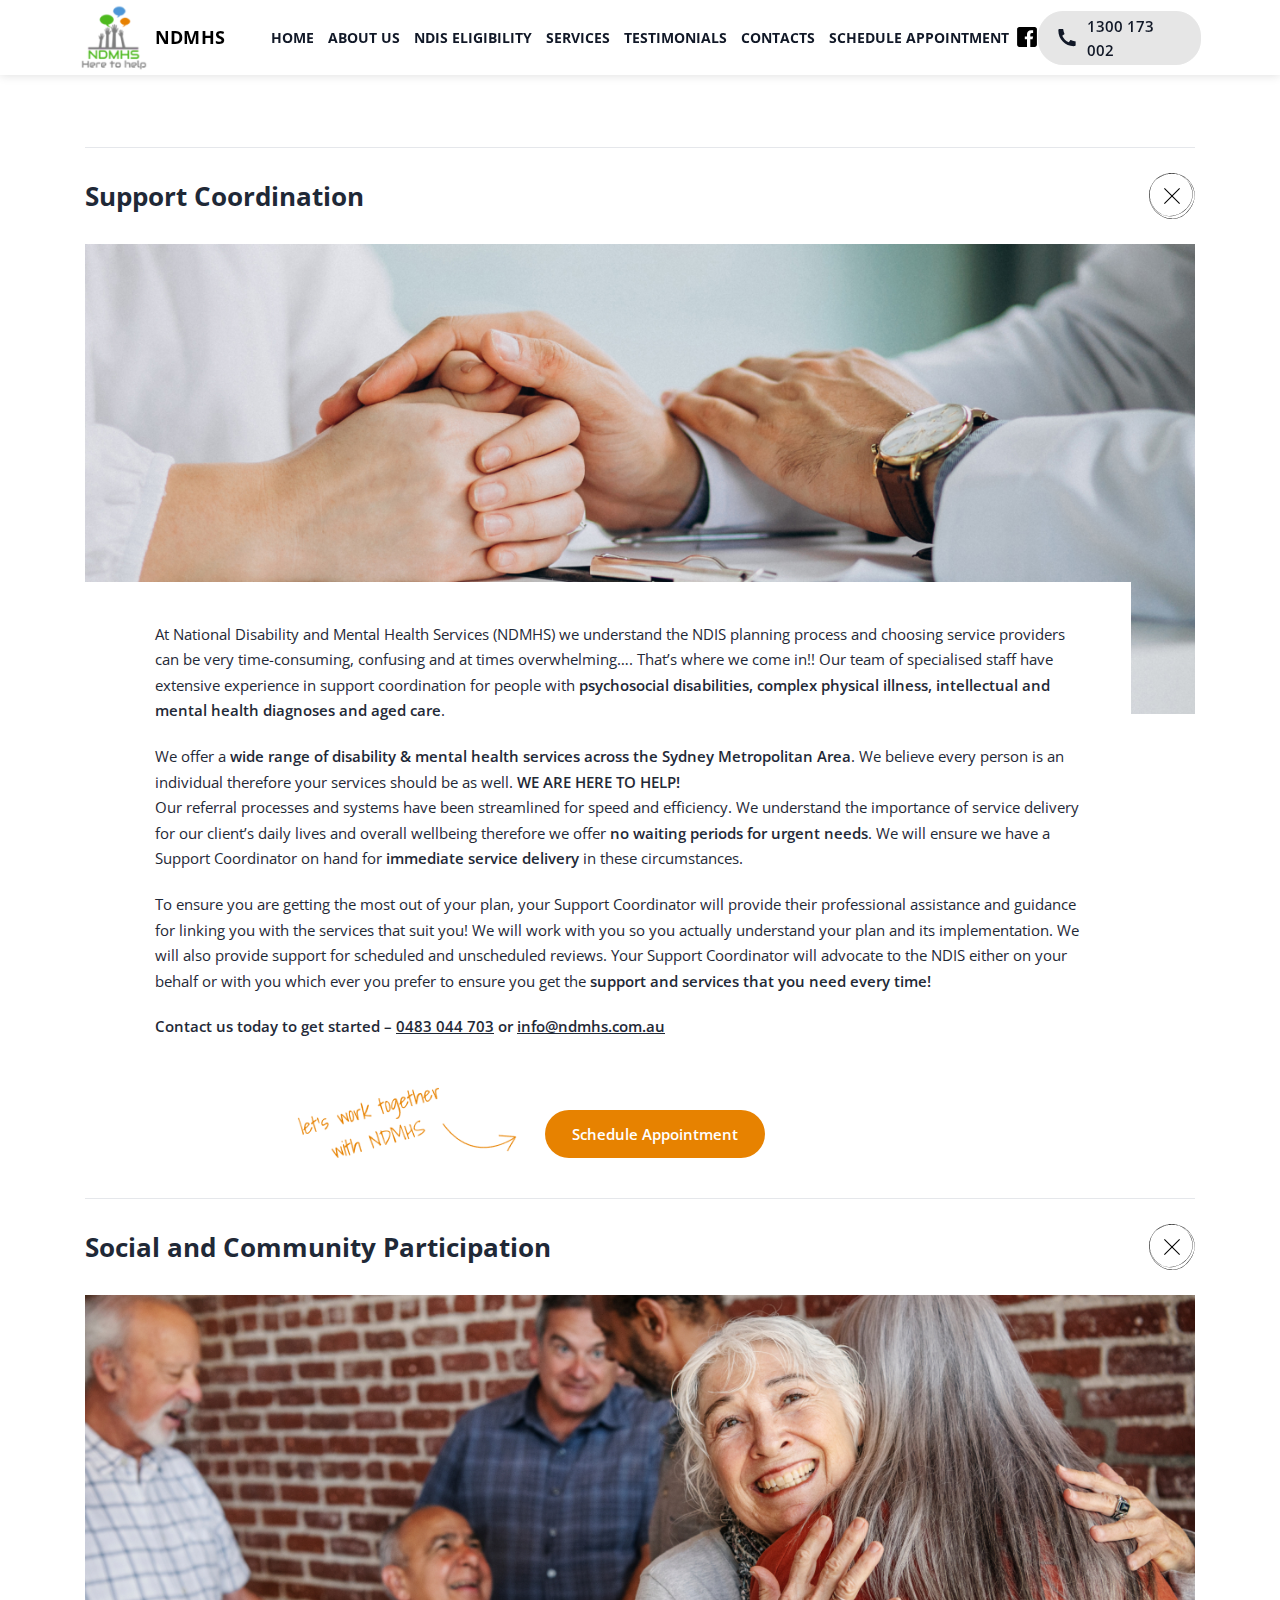
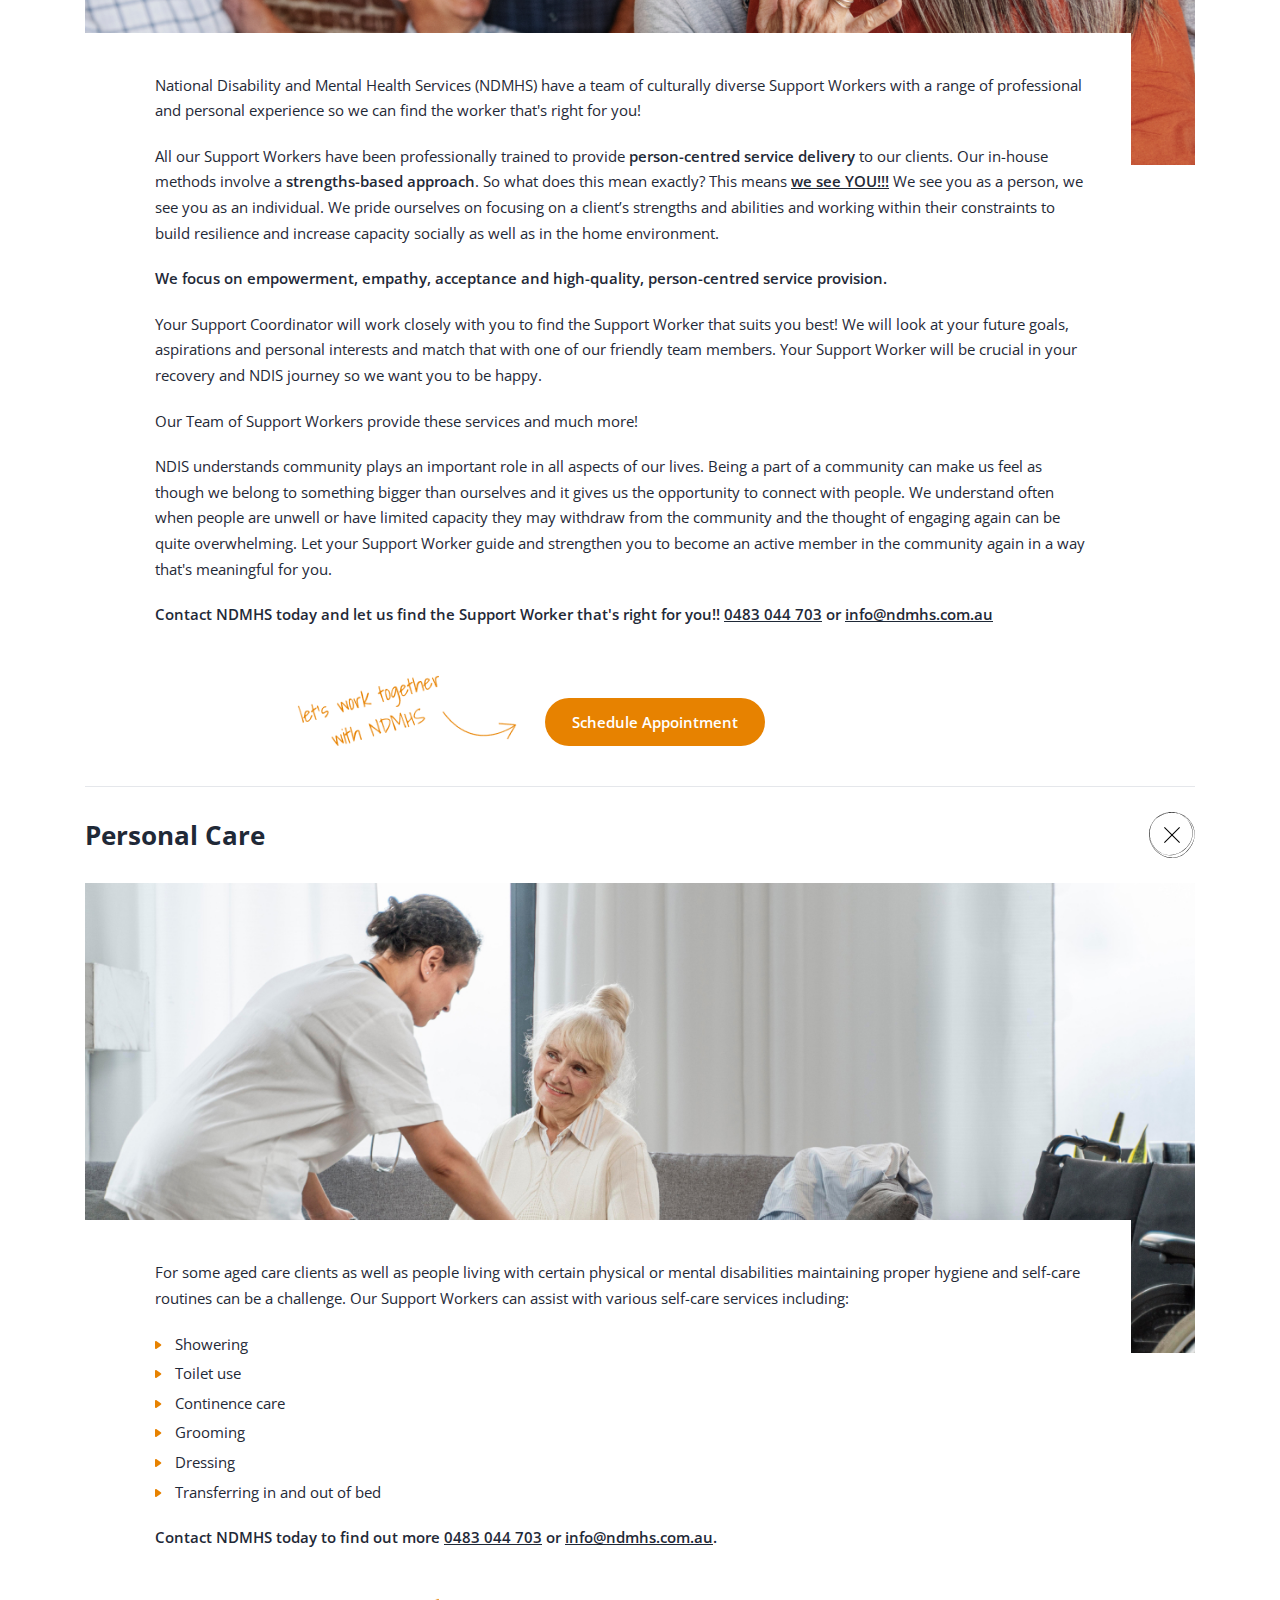
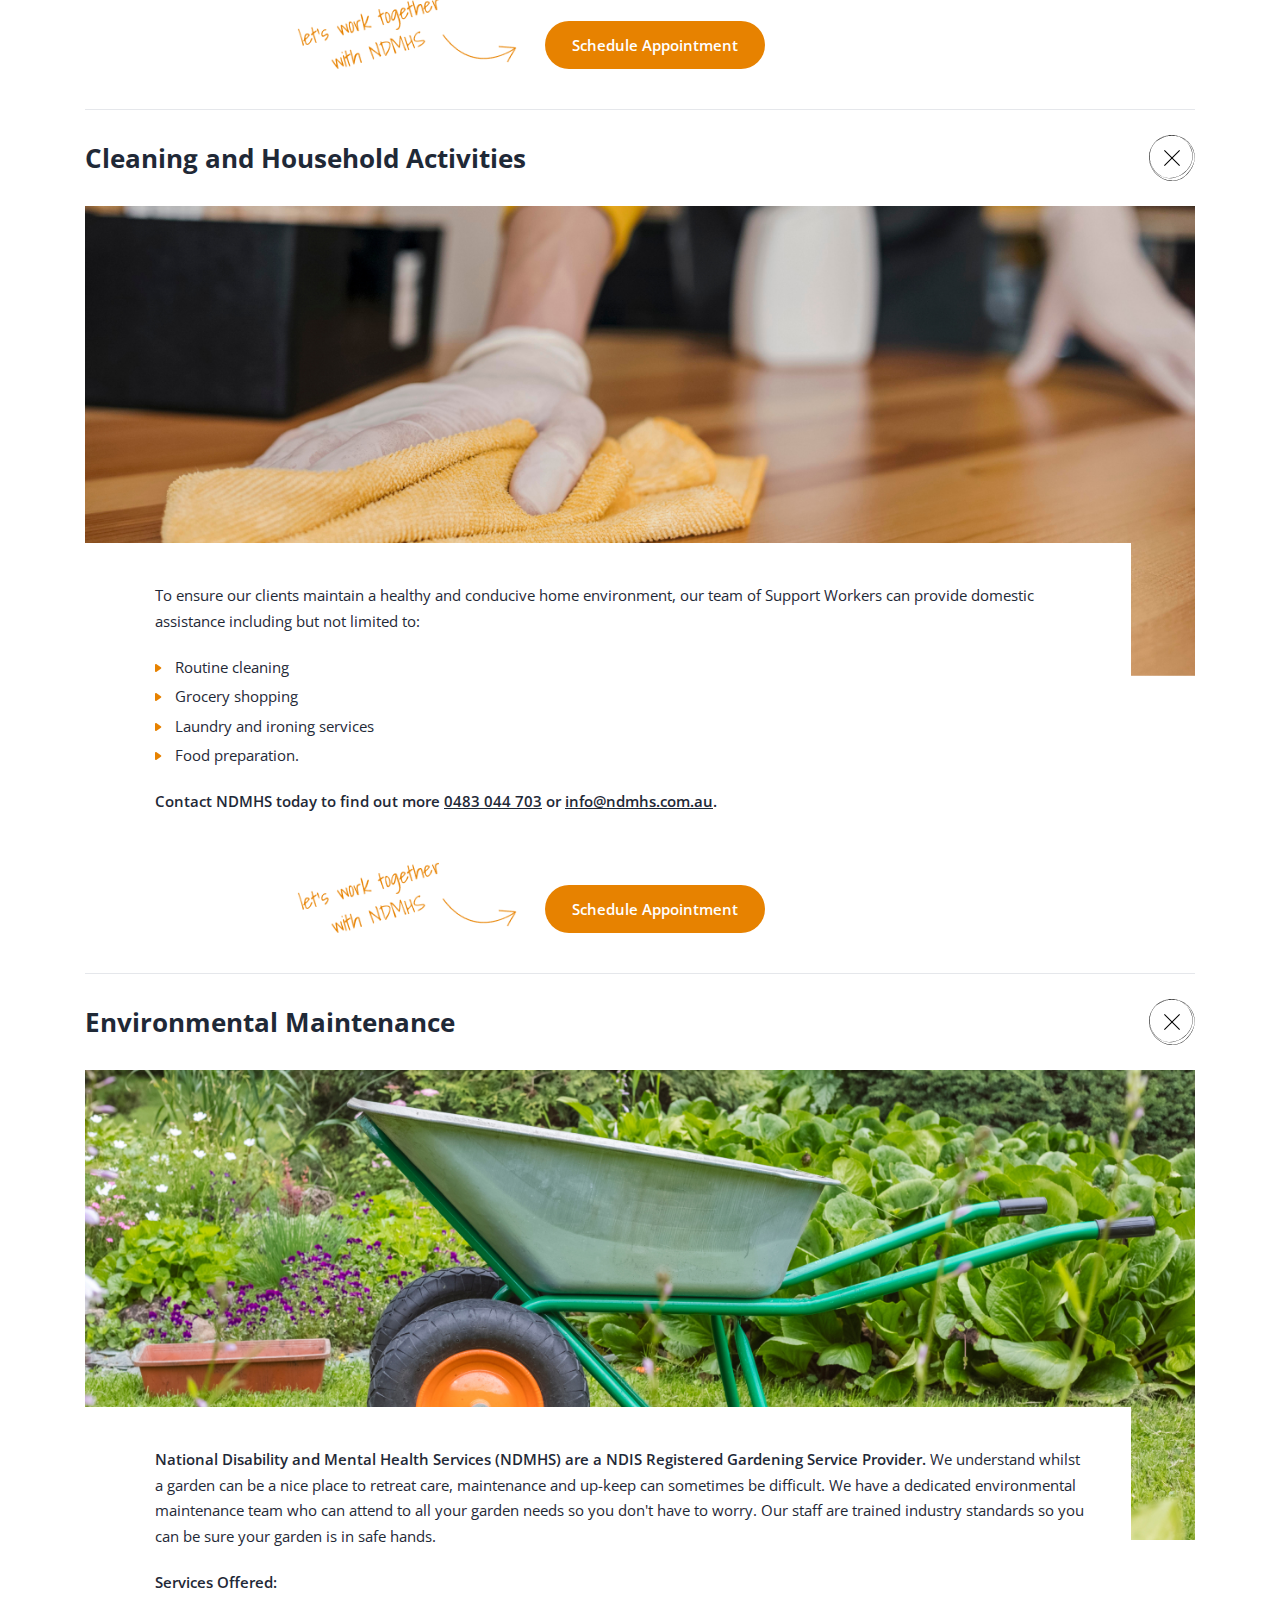
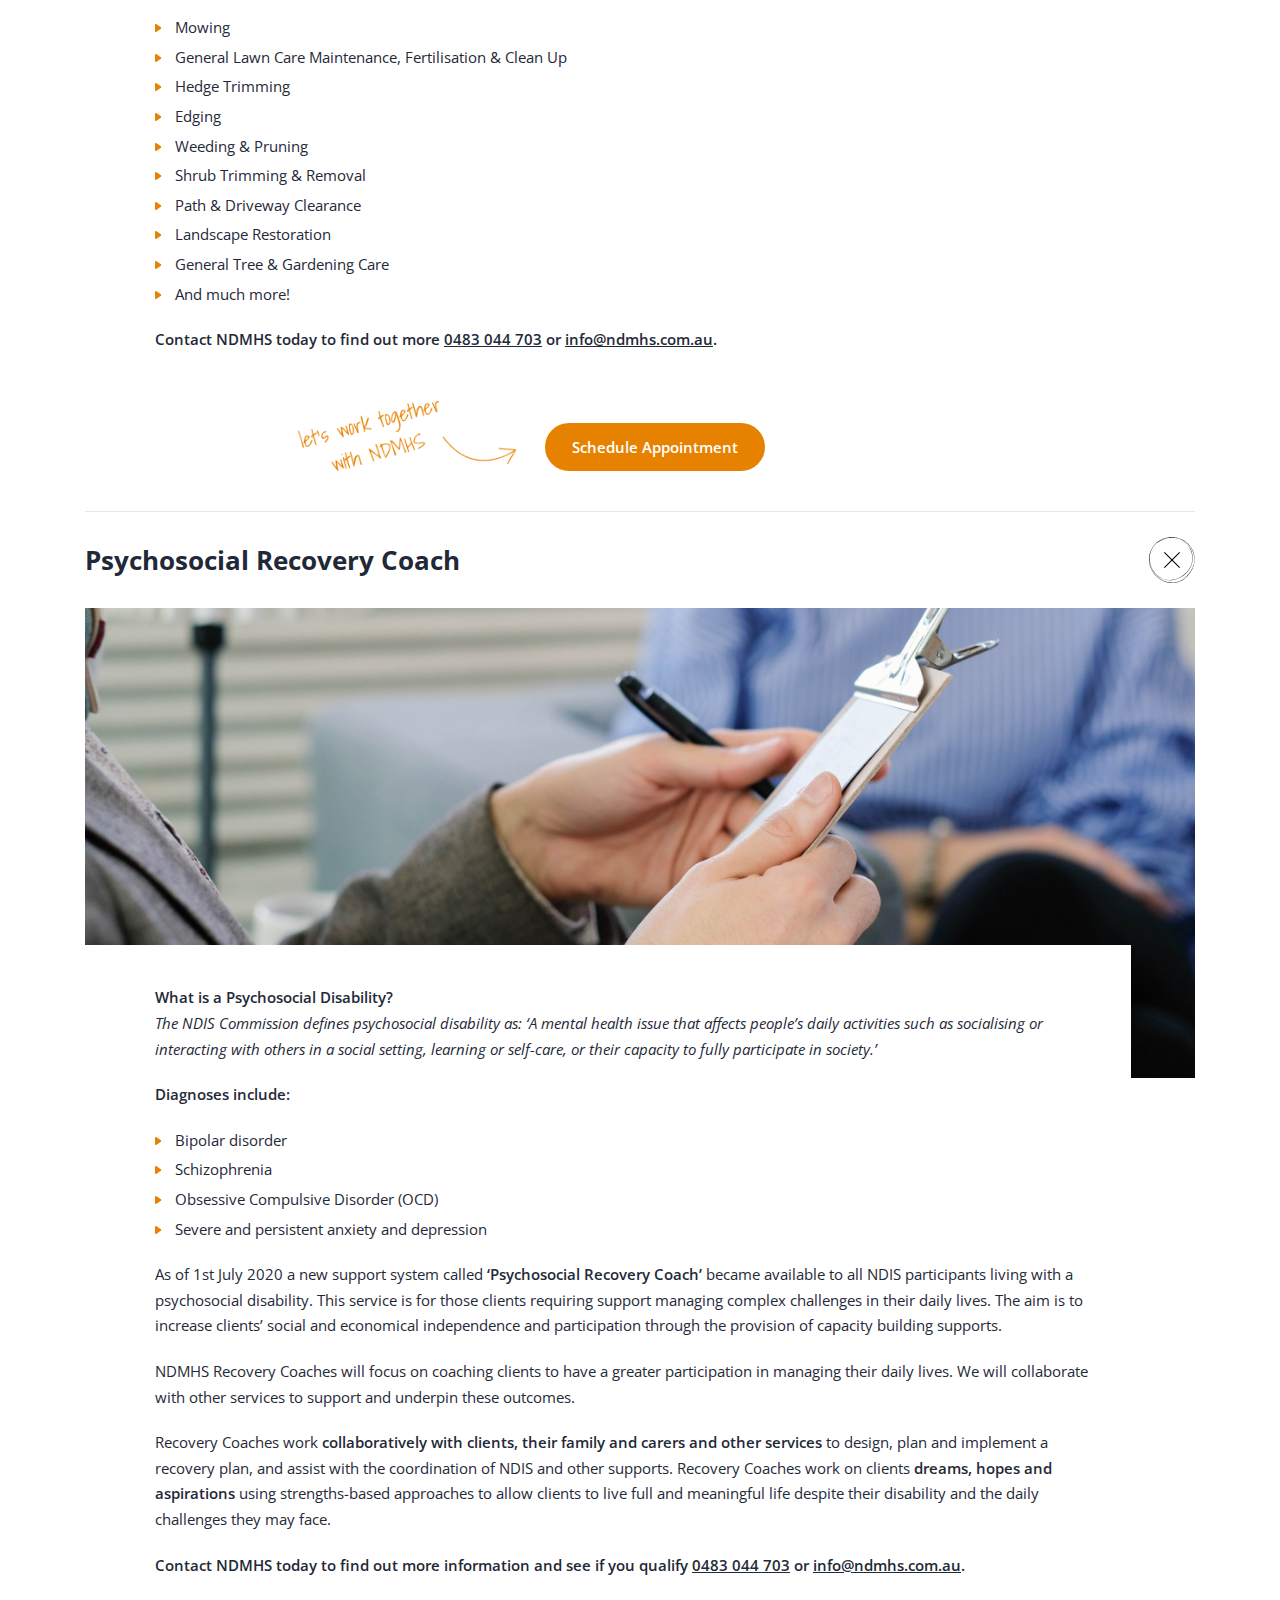
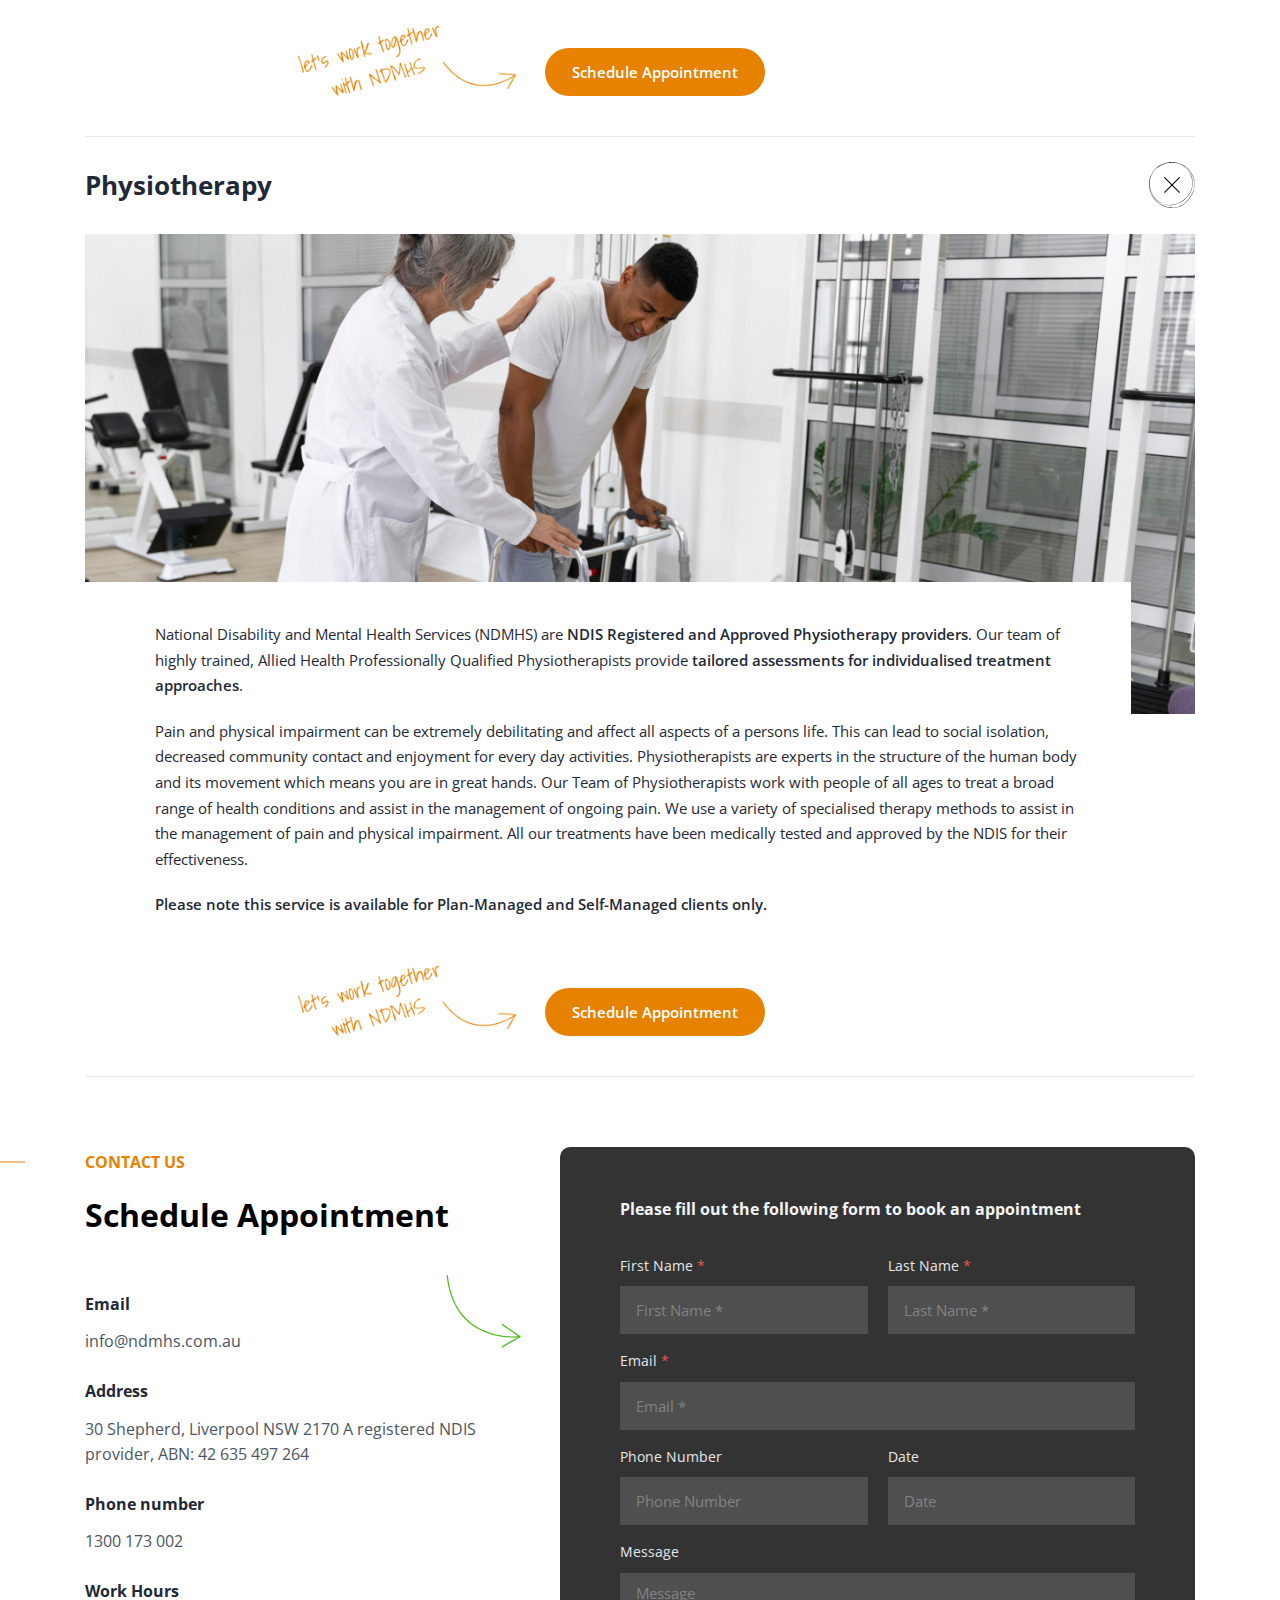
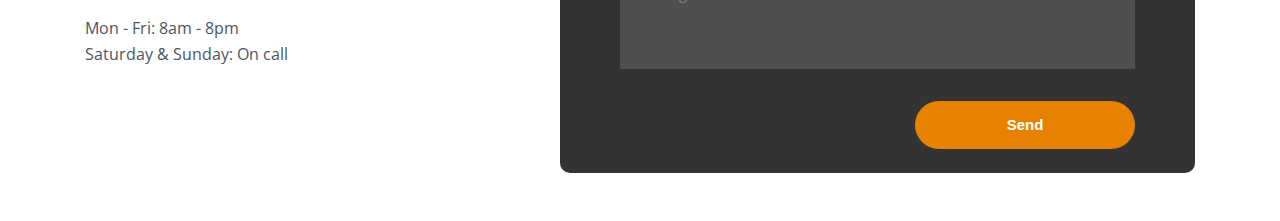
==== services.html @ a3447bc4 "add layout" ====
<!DOCTYPE html>
<html lang="en">

<head>
    <meta charset="UTF-8">
    <meta http-equiv="X-UA-Compatible" content="IE=edge">
    <meta name="viewport" content="width=device-width, initial-scale=1.0">
    <title>Services</title>

    <link rel="stylesheet" href="css/lib/bootstrap-grid.min.css">
    <link rel="stylesheet" href="css/lib/slick.css">
    <link rel="stylesheet" href="css/bundle.css">
</head>

<body>
    <div class="pagewrapper">
        <header class="header" id="header">
            <div class="header__content">
                <div class="header__logo">
                    <a href="index.html"><img src="img/logo.png" alt="logo">NDMHS</a>
                </div>
                <div class="header__nav">
                    <div class="header__nav-wrapcont">
                        <ul>
                            <li><a href="index.html#home">Home</a></li>
                            <li><a href="index.html#aboutus">About us</a></li>
                            <li class="pagelink"><a href="eligibility.html">NDIS Eligibility</a></li>
                            <li><a href="index.html#services">Services</a></li>
                            <li><a href="index.html#testimonials">Testimonials</a></li>
                            <li><a href="index.html#contacts">Contacts</a></li>
                            <li><a href="index.html#contactform">Schedule Appointment</a></li>
                        </ul>
                        <div class="header__contacts">
                            <a class="header__contacts-fb" href="#" target="_blank"><img src="img/svg/facebook.svg"
                                    alt="facebook"></a>
                            <a class="header__contacts-tel" href="tel:0483044703">
                                0483044703
                            </a>
                        </div>
                    </div>
                </div>
                <div class="header__contacts">
                    <a class="header__contacts-fb" href="https://www.facebook.com/ndmhs.com.au" target="_blank"><img
                            src="img/svg/facebook.svg" alt="facebook"></a>
                    <a class="header__contacts-tel" href="tel:1300173002">
                        1300 173 002
                    </a>
                </div>
                <div class="burger">
                    <img src="img/svg/burger.svg" alt="menu">
                    <img class="hide" src="img/svg/close.svg" alt="menu">
                </div>
            </div>
        </header>

        <main class="main">
            <section class="servicessect">
                <div class="container">
                    <div class="service">
                        <div class="service__header">
                            <h3>Support Coordination</h3>
                            <span class="service__closebtn">
                                <img class="hide" src="img/svg/servopen.svg" alt="open">
                                <img src="img/svg/servclose.svg" alt="close">
                            </span>
                        </div>
                        <div class="service__body">
                            <img src="img/serv1.jpg" alt="Support Coordination">
                            <div class="service__description">
                                <p>
                                    At National Disability and Mental Health Services (NDMHS) we understand the NDIS
                                    planning process and choosing service providers can be very time-consuming,
                                    confusing and at times overwhelming…. That’s where we come in!! Our team of
                                    specialised staff have extensive experience in support coordination for people with
                                    <b>psychosocial disabilities, complex physical illness, intellectual and mental
                                        health diagnoses and aged care</b>.
                                </p>
                                <p>
                                    We offer a <b>wide range of disability & mental health services across the Sydney
                                        Metropolitan Area</b>. We believe every person is an individual therefore your
                                    services should be as well. <b>WE ARE HERE TO HELP!</b><br>
                                    Our referral processes and systems have been streamlined for speed and efficiency.
                                    We understand the importance of service delivery for our client’s daily lives and
                                    overall wellbeing therefore we offer <b>no waiting periods for urgent needs</b>. We
                                    will ensure we have a Support Coordinator on hand for <b>immediate service
                                        delivery</b> in these circumstances.
                                </p>
                                <p>
                                    To ensure you are getting the most out of your plan, your Support Coordinator will
                                    provide their professional assistance and guidance for linking you with the services
                                    that suit you! We will work with you so you actually understand your plan and its
                                    implementation. We will also provide support for scheduled and unscheduled reviews.
                                    Your Support Coordinator will advocate to the NDIS either on your behalf or with you
                                    which ever you prefer to ensure you get the <b>support and services that you need
                                        every time!</b>
                                </p>
                                <p>
                                    <b>Contact us today to get started – <a href="tel:0483044703">0483 044 703</a> or
                                        <a href="mailto:info@ndmhs.com.au">info@ndmhs.com.au</a></b>
                                </p>
                            </div>
                            <div class="service__bottsesct">
                                <div class="service__linkwrapper">
                                    <a href="#contactform" class="orange-btn scrollbtn">Schedule Appointment</a>
                                    <img class="service__bottsesct-img" src="img/textarrow.png" alt="img">
                                </div>
                            </div>
                        </div>
                    </div>
                    <div class="service">
                        <div class="service__header">
                            <h3>Social and Community Participation</h3>
                            <span class="service__closebtn">
                                <img class="hide" src="img/svg/servopen.svg" alt="open">
                                <img src="img/svg/servclose.svg" alt="close">
                            </span>
                        </div>
                        <div class="service__body">
                            <img src="img/serv2.jpg" alt="Social and Community Participation">
                            <div class="service__description">
                                <p>
                                    National Disability and Mental Health Services (NDMHS) have a team of culturally
                                    diverse Support Workers with a range of professional and personal experience so we
                                    can find the worker that's right for you!
                                </p>
                                <p>
                                    All our Support Workers have been professionally trained to provide
                                    <b>person-centred service delivery</b> to our clients. Our in-house methods involve
                                    a <b>strengths-based approach</b>. So what does this mean exactly? This means <a
                                        href="#">we see YOU!!!</a> We see you as a
                                    person, we see you as an individual. We pride ourselves on focusing on a client’s
                                    strengths and abilities and working within their constraints to build resilience and
                                    increase capacity socially as well as in the home environment.
                                </p>
                                <p>
                                    <b>We focus on empowerment, empathy, acceptance and high-quality, person-centred
                                        service provision.
                                    </b>
                                </p>
                                <p>
                                    Your Support Coordinator will work closely with you to find the Support Worker that
                                    suits you best! We will look at your future goals, aspirations and personal
                                    interests and match that with one of our friendly team members. Your Support Worker
                                    will be crucial in your recovery and NDIS journey so we want you to be happy.
                                </p>
                                <p>Our Team of Support Workers provide these services and much more!
                                </p>
                                <p>
                                    NDIS understands community plays an important role in all aspects of our lives.
                                    Being a part of a community can make us feel as though we belong to something bigger
                                    than ourselves and it gives us the opportunity to connect with people. We understand
                                    often when people are unwell or have limited capacity they may withdraw from the
                                    community and the thought of engaging again can be quite overwhelming. Let your
                                    Support Worker guide and strengthen you to become an active member in the community
                                    again in a way that's meaningful for you.
                                </p>
                                <p>
                                    <b>
                                        Contact NDMHS today and let us find the Support Worker that's right for you!!
                                        <a href="tel:0483044703">0483 044 703</a> or <a
                                            href="mailto:info@ndmhs.com.au">info@ndmhs.com.au</a>
                                    </b>
                                </p>
                            </div>
                            <div class="service__bottsesct">
                                <div class="service__linkwrapper">
                                    <a href="#contactform" class="orange-btn scrollbtn">Schedule Appointment</a>
                                    <img class="service__bottsesct-img" src="img/textarrow.png" alt="img">
                                </div>
                            </div>
                        </div>
                    </div>
                    <div class="service">
                        <div class="service__header">
                            <h3>Personal Care</h3>
                            <span class="service__closebtn">
                                <img class="hide" src="img/svg/servopen.svg" alt="open">
                                <img src="img/svg/servclose.svg" alt="close">
                            </span>
                        </div>
                        <div class="service__body">
                            <img src="img/serv3.jpg" alt="Personal Care">
                            <div class="service__description">
                                <p>
                                    For some aged care clients as well as people living with certain physical or mental
                                    disabilities maintaining proper hygiene and self-care routines can be a challenge.
                                    Our Support Workers can assist with various self-care services including:
                                </p>
                                <ul>
                                    <li>Showering</li>
                                    <li>Toilet use</li>
                                    <li>Continence care</li>
                                    <li>Grooming</li>
                                    <li>Dressing</li>
                                    <li>Transferring in and out of bed</li>
                                </ul>
                                <p>
                                    <b>
                                        Contact NDMHS today to find out more <a href="tel:0483044703">0483 044 703</a>
                                        or <a href="mailto:info@ndmhs.com.au">info@ndmhs.com.au</a>.
                                    </b>
                                </p>
                            </div>
                            <div class="service__bottsesct">
                                <div class="service__linkwrapper">
                                    <a href="#contactform" class="orange-btn scrollbtn">Schedule Appointment</a>
                                    <img class="service__bottsesct-img" src="img/textarrow.png" alt="img">
                                </div>
                            </div>
                        </div>
                    </div>
                    <div class="service">
                        <div class="service__header">
                            <h3>Cleaning and Household Activities</h3>
                            <span class="service__closebtn">
                                <img class="hide" src="img/svg/servopen.svg" alt="open">
                                <img src="img/svg/servclose.svg" alt="close">
                            </span>
                        </div>
                        <div class="service__body">
                            <img src="img/serv4.jpg" alt="Cleaning and Household Activities">
                            <div class="service__description">
                                <p>
                                    To ensure our clients maintain a healthy and conducive home environment, our team of
                                    Support Workers can provide domestic assistance including but not limited to:
                                </p>
                                <ul>
                                    <li>Routine cleaning</li>
                                    <li>Grocery shopping</li>
                                    <li>Laundry and ironing services</li>
                                    <li>Food preparation.</li>
                                </ul>
                                <p>
                                    <b>
                                        Contact NDMHS today to find out more <a href="tel:0483044703">0483 044 703</a>
                                        or <a href="mailto:info@ndmhs.com.au">info@ndmhs.com.au</a>.
                                    </b>
                                </p>
                            </div>
                            <div class="service__bottsesct">
                                <div class="service__linkwrapper">
                                    <a href="#contactform" class="orange-btn scrollbtn">Schedule Appointment</a>
                                    <img class="service__bottsesct-img" src="img/textarrow.png" alt="img">
                                </div>
                            </div>
                        </div>
                    </div>
                    <div class="service">
                        <div class="service__header">
                            <h3>Environmental Maintenance</h3>
                            <span class="service__closebtn">
                                <img class="hide" src="img/svg/servopen.svg" alt="open">
                                <img src="img/svg/servclose.svg" alt="close">
                            </span>
                        </div>
                        <div class="service__body">
                            <img src="img/serv5.jpg" alt="Environmental Maintenance">
                            <div class="service__description">
                                <p>
                                    <b>National Disability and Mental Health Services (NDMHS) are a NDIS Registered
                                        Gardening Service Provider.</b> We understand whilst a garden can be a nice
                                    place to
                                    retreat care, maintenance and up-keep can sometimes be difficult. We have a
                                    dedicated environmental maintenance team who can attend to all your garden needs so
                                    you don't have to worry. Our staff are trained industry standards so you can be sure
                                    your garden is in safe hands.
                                </p>
                                <p><b>Services Offered: </b></p>
                                <ul>
                                    <li>Mowing</li>
                                    <li>General Lawn Care Maintenance, Fertilisation & Clean Up</li>
                                    <li>Hedge Trimming</li>
                                    <li>Edging</li>
                                    <li>Weeding & Pruning</li>
                                    <li>Shrub Trimming & Removal</li>
                                    <li>Path & Driveway Clearance</li>
                                    <li>Landscape Restoration</li>
                                    <li>General Tree & Gardening Care</li>
                                    <li>And much more!</li>
                                </ul>
                                <p>
                                    <b>
                                        Contact NDMHS today to find out more <a href="tel:0483044703">0483 044 703</a>
                                        or <a href="mailto:info@ndmhs.com.au">info@ndmhs.com.au</a>.
                                    </b>
                                </p>
                            </div>
                            <div class="service__bottsesct">
                                <div class="service__linkwrapper">
                                    <a href="#contactform" class="orange-btn scrollbtn">Schedule Appointment</a>
                                    <img class="service__bottsesct-img" src="img/textarrow.png" alt="img">
                                </div>
                            </div>
                        </div>
                    </div>
                    <div class="service">
                        <div class="service__header">
                            <h3>Psychosocial Recovery Coach</h3>
                            <span class="service__closebtn">
                                <img class="hide" src="img/svg/servopen.svg" alt="open">
                                <img src="img/svg/servclose.svg" alt="close">
                            </span>
                        </div>
                        <div class="service__body">
                            <img src="img/serv6.jpg" alt="Psychosocial Recovery Coach">
                            <div class="service__description">
                                <p>
                                    <b>
                                        What is a Psychosocial Disability?
                                    </b><br>
                                    <i>The NDIS Commission defines psychosocial disability as: ‘A mental health issue
                                        that affects people’s daily activities such as socialising or interacting with
                                        others in a social setting, learning or self-care, or their capacity to fully
                                        participate in society.’
                                    </i>
                                </p>
                                <p>
                                    <b>Diagnoses include: </b>
                                </p>
                                <ul>
                                    <li>Bipolar disorder </li>
                                    <li>Schizophrenia</li>
                                    <li>Obsessive Compulsive Disorder (OCD) </li>
                                    <li>Severe and persistent anxiety and depression</li>
                                </ul>
                                <p>
                                    As of 1st July 2020 a new support system called <b>‘Psychosocial Recovery Coach’</b>
                                    became
                                    available to all NDIS participants living with a psychosocial disability. This
                                    service is for those clients requiring support managing complex challenges in their
                                    daily lives. The aim is to increase clients’ social and economical independence and
                                    participation through the provision of capacity building supports.
                                </p>
                                <p>
                                    NDMHS Recovery Coaches will focus on coaching clients to have a greater
                                    participation in managing their daily lives. We will collaborate with other services
                                    to support and underpin these outcomes.
                                </p>
                                <p>
                                    Recovery Coaches work <b>collaboratively with clients, their family and carers and
                                        other services</b> to design, plan and implement a recovery plan, and assist
                                    with the
                                    coordination of NDIS and other supports. Recovery Coaches work on clients <b>dreams,
                                        hopes and aspirations</b> using strengths-based approaches to allow clients to
                                    live full
                                    and meaningful life despite their disability and the daily challenges they may face.
                                </p>

                                <p>
                                    <b>
                                        Contact NDMHS today to find out more information and see if you qualify <a
                                            href="tel:0483044703">0483 044 703</a> or <a
                                            href="mailto:info@ndmhs.com.au">info@ndmhs.com.au</a>.
                                    </b>
                                </p>
                            </div>
                            <div class="service__bottsesct">
                                <div class="service__linkwrapper">
                                    <a href="#contactform" class="orange-btn scrollbtn">Schedule Appointment</a>
                                    <img class="service__bottsesct-img" src="img/textarrow.png" alt="img">
                                </div>
                            </div>
                        </div>
                    </div>
                    <div class="service">
                        <div class="service__header">
                            <h3>Physiotherapy</h3>
                            <span class="service__closebtn">
                                <img class="hide" src="img/svg/servopen.svg" alt="open">
                                <img src="img/svg/servclose.svg" alt="close">
                            </span>
                        </div>
                        <div class="service__body">
                            <img src="img/serv7.jpg" alt="Physiotherapy">
                            <div class="service__description">
                                <p>
                                    National Disability and Mental Health Services (NDMHS) are <b>NDIS Registered and
                                        Approved Physiotherapy providers</b>. Our team of highly trained, Allied Health
                                    Professionally Qualified Physiotherapists provide <b>tailored assessments for
                                        individualised treatment approaches</b>.
                                </p>
                                <p>
                                    Pain and physical impairment can be extremely debilitating and affect all aspects of
                                    a persons life. This can lead to social isolation, decreased community contact and
                                    enjoyment for every day activities. Physiotherapists are experts in the structure of
                                    the human body and its movement which means you are in great hands. Our Team of
                                    Physiotherapists work with people of all ages to treat a broad range of health
                                    conditions and assist in the management of ongoing pain. We use a variety of
                                    specialised therapy methods to assist in the management of pain and physical
                                    impairment. All our treatments have been medically tested and approved by the NDIS
                                    for their effectiveness.
                                </p>
                                <p>
                                    <b>
                                        Please note this service is available for Plan-Managed and Self-Managed clients
                                        only.
                                    </b>
                                </p>

                            </div>
                            <div class="service__bottsesct">
                                <div class="service__linkwrapper">
                                    <a href="#contactform" class="orange-btn scrollbtn">Schedule Appointment</a>
                                    <img class="service__bottsesct-img" src="img/textarrow.png" alt="img">
                                </div>
                            </div>
                        </div>
                    </div>

                </div>
            </section>
            <section class="contactus" id="contacts">
                <div class="container">
                    <div class="row">
                        <div class="col-lg-5">
                            <p class="section-subtitle">Contact Us</p>
                            <h3>Schedule Appointment</h3>
                            <div class="contactus__info info-contacts">
                                <div class="info-contacts__box">
                                    <p class="title">Email</p>
                                    <div class="descr">
                                        <a href="mailto:info@ndmhs.com.au">info@ndmhs.com.au</a>
                                    </div>
                                </div>
                                <div class="info-contacts__box">
                                    <p class="title">Address</p>
                                    <div class="descr">
                                        <p>
                                            30 Shepherd, Liverpool NSW 2170
                                            A registered NDIS provider, ABN: 42 635 497 264
                                        </p>
                                    </div>
                                </div>
                                <div class="info-contacts__box">
                                    <p class="title">Phone number</p>
                                    <div class="descr">
                                        <a href="tel:1300173002">1300 173 002</a>
                                    </div>
                                </div>
                                <div class="info-contacts__box">
                                    <p class="title">Work Hours</p>
                                    <div class="descr">
                                        <ul>
                                            <li>Mon - Fri: 8am - 8pm</li>
                                            <li>Saturday & Sunday: On call</li>
                                        </ul>
                                    </div>
                                </div>
                            </div>
                        </div>
                        <div class="col-lg-7">
                            <form action="#" class="contactus__form form-contact" id="contactform">
                                <p>Please fill out the following form to book an appointment</p>
                                <div class="form-contact__inpfield">
                                    <div class="form-contact__inputbox">
                                        <label for="fname">First Name <span>*</span></label>
                                        <input type="text" placeholder="First Name *" id="fname">
                                    </div>
                                    <div class="form-contact__inputbox">
                                        <label for="lname">Last Name <span>*</span></label>
                                        <input type="text" placeholder="Last Name *" id="lname">
                                    </div>
                                </div>
                                <div class="form-contact__inpfield">
                                    <div class="form-contact__inputbox">
                                        <label for="email">Email <span>*</span></label>
                                        <input type="email" placeholder="Email *" id="email">
                                    </div>
                                </div>
                                <div class="form-contact__inpfield">
                                    <div class="form-contact__inputbox">
                                        <label for="tel">Phone Number</label>
                                        <input type="text" placeholder="Phone Number" id="tel">
                                    </div>
                                    <div class="form-contact__inputbox">
                                        <label for="date">Date</label>
                                        <input type="text" placeholder="Date" id="date">
                                    </div>
                                </div>
                                <div class="form-contact__inpfield">
                                    <div class="form-contact__inputbox">
                                        <label for="message">Message</label>
                                        <textarea placeholder="Message" id="message"></textarea>
                                    </div>
                                </div>
                                <div class="form-contact__submitbtn">
                                    <input type="submit" class="orange-btn" value="Send">
                                </div>

                            </form>
                        </div>
                    </div>
                </div>
            </section>

        </main>

    </div>



    <script src="js/lib/jquery.js"></script>
    <script src="js/lib/input-mask.js"></script>
    <script src="js/lib/slick.min.js"></script>
    <script src="js/common.js"></script>
</body>

</html>
---- css/bundle.css ----
@import url("https://fonts.googleapis.com/css2?family=Open+Sans:wght@300;400;600;700;800&display=swap");.header{position:fixed;left:0;top:0;width:100%;z-index:50;height:104px;display:-webkit-box;display:-ms-flexbox;display:flex;-webkit-box-align:center;-ms-flex-align:center;align-items:center;background:#fff;padding:0 79px;-webkit-box-shadow:0 0 10px #dcdcdc;box-shadow:0 0 10px #dcdcdc}.header .header__content{display:-webkit-box;display:-ms-flexbox;display:flex;-webkit-box-align:center;-ms-flex-align:center;align-items:center;width:100%}.header__logo{-webkit-box-flex:0;-ms-flex:0 0 210px;flex:0 0 210px;max-width:210px;width:100%}.header__logo a{display:-webkit-box;display:-ms-flexbox;display:flex;-webkit-box-align:center;-ms-flex-align:center;align-items:center;text-transform:uppercase;color:#000;letter-spacing:0.01em;font-weight:bold;font-size:20px;line-height:140%}.header__logo img{max-width:100%;margin-right:14px}.header__nav{-webkit-box-flex:0;-ms-flex:0 0 calc(100% - 420px);flex:0 0 calc(100% - 420px);max-width:calc(100% - 420px);width:100%}.header__nav ul{text-align:center}.header__nav ul li{margin-right:30px;display:inline-block;vertical-align:middle}.header__nav ul li:last-child{margin-right:0}.header__nav ul li a{text-transform:uppercase;color:#111827;font-weight:bold;font-size:15px;line-height:150%;-webkit-transition:0.3s;transition:0.3s}.header__nav ul li a:hover{color:#E78200}.header__contacts{-webkit-box-flex:0;-ms-flex:0 0 210px;flex:0 0 210px;max-width:210px;width:100%;display:-webkit-box;display:-ms-flexbox;display:flex;-webkit-box-align:center;-ms-flex-align:center;align-items:center;-webkit-box-pack:justify;-ms-flex-pack:justify;justify-content:space-between;align-items:center}.header__contacts-fb{-webkit-transition:0.3s;transition:0.3s}.header__contacts-fb:hover{opacity:0.5}.header__contacts-fb img{width:22px;vertical-align:text-top}.header__contacts-tel{min-height:40px;display:-webkit-box;display:-ms-flexbox;display:flex;padding:2px 18px 2px 48px;color:#111827;font-weight:600;font-size:15px;line-height:160%;background:#E6E6E6;border:1px solid #E6E6E6;border-radius:25px;-webkit-box-align:center;-ms-flex-align:center;align-items:center;position:relative;-webkit-transition:0.3s;transition:0.3s}.header__contacts-tel:hover{background:#fff}.header__contacts-tel:after{content:"";display:inline-block;width:24px;height:24px;background:url("../img/svg/tel.svg") no-repeat center/100%;position:absolute;left:16px;top:50%;-webkit-transform:translateY(-50%);transform:translateY(-50%)}.burger{display:none}.header__nav-wrapcont .header__contacts{display:none}body,html{height:100%}body{margin:0;color:#4B5563;font-size:16px;line-height:160%;font-family:"Open Sans",sans-serif}.pagewrapper{min-height:100%;display:-webkit-box;display:-ms-flexbox;display:flex;-webkit-box-orient:vertical;-webkit-box-direction:normal;-ms-flex-direction:column;flex-direction:column;overflow:hidden}.main{-webkit-box-flex:1;-ms-flex:1 1 auto;flex:1 1 auto;padding-top:104px}ul{list-style-type:none;padding:0;margin:0}a{text-decoration:none}h1,h2,h3,h4,h5,h6{margin-top:0}h1{font-weight:bold;font-size:48px;letter-spacing:-0.005em;line-height:140%}h3{font-weight:bold;font-size:36px;line-height:140%;color:#000000}.orange-btn{display:-webkit-inline-box;display:-ms-inline-flexbox;display:inline-flex;min-height:48px;padding:2px 47px;background:#e78200;border-radius:25px;color:#fff;font-weight:600;font-size:15px;line-height:160%;-webkit-box-align:center;-ms-flex-align:center;align-items:center;cursor:pointer}.orange-btn:hover{animation:pulse 2s infinite;-webkit-animation:pulse 2s infinite}@-webkit-keyframes pulse{0%{-webkit-box-shadow:0 0 0 0 rgba(231,130,0,0.5)}70%{-webkit-box-shadow:0 0 0 20px rgba(231,130,0,0)}to{-webkit-box-shadow:0 0 0 0 rgba(231,130,0,0.5)}}@keyframes pulse{0%{-webkit-box-shadow:0 0 0 0 rgba(231,130,0,0.5)}70%{-webkit-box-shadow:0 0 0 20px rgba(231,130,0,0)}to{-webkit-box-shadow:0 0 0 0 rgba(231,130,0,0.5)}}p{margin-top:0}._ibg{position:relative;overflow:hidden}._ibg img{width:100%;height:100%;-o-object-fit:cover;object-fit:cover;-o-object-position:50% 50%;object-position:50% 50%;position:absolute}.mainscreen{position:relative;padding:125px 0}.mainscreen .container{position:relative;z-index:2}.mainscreen__content{max-width:550px}.mainscreen__content .mainscreen__subtitle{margin-bottom:36px;text-transform:uppercase;color:#E78200;font-weight:bold;font-size:16px;line-height:30px}.mainscreen__content .mainscreen__title{color:#fff;margin-bottom:115px}.mainscreen__bg{position:absolute;left:0;top:0;-o-object-fit:cover;object-fit:cover;-o-object-position:50% 50%;object-position:50% 50%;width:100%;height:100%}.mainscreen:after,.mainscreen:before{content:"";display:inline-block}.mainscreen:after{background:url("../img/mainpic-fig1.png");width:56%;height:100%;position:absolute;left:0;top:0;background-position:right top;background-repeat:no-repeat;background-size:100% 100%}.mainscreen:before{background:url("../img/mainpic-fig2.png");height:228px;width:43%;position:absolute;left:0;bottom:0;background-position:right top;background-repeat:no-repeat;background-size:100% 100%;z-index:2}.mainscreen__fig1{position:absolute;left:0;top:0;height:100%}.mainscreen__fig2{position:absolute;left:0;bottom:0}.services{padding:98px 0 12px 0}.section-subtitle{position:relative;text-transform:uppercase;color:#E78200;font-weight:bold;font-size:16px;line-height:30px}.section-subtitle:after{content:"";display:inline-block;width:176px;height:1px;background:#E78200;position:absolute;right:calc(100% + 60px);top:50%;-webkit-transform:translateY(-50%);transform:translateY(-50%)}.services__header{margin-bottom:42px}.services__header h3{margin:0}.services__header .services__header-descr p:last-child{margin-bottom:0}.servicebox__img{position:relative;display:block;width:100%;padding:0;overflow:hidden;padding-bottom:44%}.servicebox__body{text-align:center;padding:36px 45px 26px;min-height:233px}.servicebox__body .servicebox__title{margin-bottom:16px;color:#1F2937;letter-spacing:0.01em;font-weight:bold;font-size:20px;line-height:140%}.servicebox__body .servicebox__descr{margin-bottom:24px;color:#374151;font-size:15px;display:-webkit-box;-webkit-line-clamp:2;-webkit-box-orient:vertical;overflow:hidden}.servicebox__body .servicebox__link{color:#4DBA1E;position:relative;font-weight:600;font-size:15px;padding-right:28px;background:url("../img/svg/green-arrow.svg") no-repeat center right/24px}.services__service{margin-top:30px;overflow:hidden;border-radius:10px;-webkit-box-shadow:0px 1px 8px rgba(104,133,251,0.02),0px 1px 10px rgba(104,133,251,0.06),0px 2px 19px rgba(104,133,251,0.27);box-shadow:0px 1px 8px rgba(104,133,251,0.02),0px 1px 10px rgba(104,133,251,0.06),0px 2px 19px rgba(104,133,251,0.27)}.servicebox__textblock{height:145px;display:-webkit-box;display:-ms-flexbox;display:flex;-webkit-box-orient:vertical;-webkit-box-direction:normal;-ms-flex-direction:column;flex-direction:column;overflow:hidden}.servicebox .servicebox__img:after{content:"";display:block;height:4px;width:0;-webkit-transition:1s;transition:1s;-webkit-animation-timing-function:ease-in-out;animation-timing-function:ease-in-out;background:#4dba1e;position:absolute;left:0;right:0;margin:0 auto;bottom:0}.servicebox:hover .servicebox__img:after{width:100%}.services .row .col-lg-4:nth-child(2n) .servicebox__img:after{background:#e78200}.pillars{padding:98px 0 0 0;position:relative;z-index:2}.pillars__row{display:-ms-grid;display:grid;-ms-grid-columns:50% 50%;grid-template-columns:50% 50%}.pillarbox__img{padding-bottom:39%}.pillars h3{margin-bottom:57px}.pillarbox{margin-bottom:30px;display:-webkit-box;display:-ms-flexbox;display:flex;-webkit-box-orient:vertical;-webkit-box-direction:normal;-ms-flex-direction:column;flex-direction:column}.pillarbox:last-child{margin-bottom:0}.pillarbox__descr{border-radius:10px;-webkit-box-shadow:0px 1px 8px rgba(104,133,251,0.02),0px 1px 10px rgba(104,133,251,0.06),0px 2px 19px rgba(104,133,251,0.27);box-shadow:0px 1px 8px rgba(104,133,251,0.02),0px 1px 10px rgba(104,133,251,0.06),0px 2px 19px rgba(104,133,251,0.27);margin-bottom:30px;padding:56px 63px 42px}.pillarbox__descr .title{letter-spacing:0.01em;text-transform:uppercase;color:#000000;font-weight:bold;font-size:20px;line-height:140%;position:relative;padding-left:50px;margin-bottom:24px}.pillarbox__descr .title span{display:-webkit-box;display:-ms-flexbox;display:flex;-webkit-box-pack:center;-ms-flex-pack:center;justify-content:center;width:56px;height:38px;background:url("../img/triagle-green.png") no-repeat center/100%;position:absolute;left:-28px;top:50%;-webkit-transform:translateY(-50%);transform:translateY(-50%);color:#fff}.pillarbox__descr .descr{margin:0;font-size:15px}.pillarbox__img{overflow:hidden;border-radius:10px}.reversecol .pillarbox{-webkit-box-orient:vertical;-webkit-box-direction:reverse;-ms-flex-direction:column-reverse;flex-direction:column-reverse}.reversecol .pillarbox .pillarbox__descr{margin-bottom:0}.reversecol .pillarbox .pillarbox__img{margin-bottom:30px}.aboutus h3{color:#fff;position:relative;z-index:1;margin-bottom:24px}.aboutus{background:#333333;padding:208px 0 265px 0;margin-top:-110px}.aboutus__descr{margin-bottom:28px}.aboutus__descr p{color:#F3F4F6;font-weight:bold;line-height:22px}.aboutus__descr p:last-child{margin-bottom:0}.aboutus__content p{color:#F3F4F6;font-size:15px;margin-bottom:30px}.aboutus__content p:last-child{margin-bottom:0}.imgpage{margin-top:-160px;overflow:hidden}.imgpage img{width:100%;border-radius:10px}.contactus{padding:120px 0 48px}.contactus h3{margin-bottom:54px}.info-contacts__box{margin-bottom:24px}.info-contacts__box:last-child{margin-bottom:24px}.info-contacts__box .title{margin-bottom:12px;color:#1F2937;font-weight:bold;font-size:16px}.info-contacts__box .descr{color:#4B5563}.info-contacts__box .descr a{color:inherit}.form-contact{padding:58px 80px 24px;background:#333333;border-radius:10px}.form-contact p{color:#F3F4F6;font-weight:bold;margin-bottom:30px}.form-contact__inpfield{margin-bottom:14px;margin-left:-10px;margin-right:-10px;display:-webkit-box;display:-ms-flexbox;display:flex}.form-contact__inpfield .form-contact__inputbox{padding-left:10px;padding-right:10px;-ms-flex-preferred-size:0;flex-basis:0;-ms-flex-positive:1;-webkit-box-flex:1;flex-grow:1;max-width:100%}.form-contact__inpfield .form-contact__inputbox label{display:block;margin-bottom:8px;color:#E5E7EB;font-size:14px}.form-contact__inpfield .form-contact__inputbox label span{color:#EB5757}.form-contact__inpfield .form-contact__inputbox input,.form-contact__inpfield .form-contact__inputbox textarea{font-family:"Open Sans",sans-serif;background:#4F4F4F;padding-left:16px;color:#fff;font-size:15px;min-height:48px;border:none;outline:none;width:100%}.form-contact__inpfield .form-contact__inputbox input::-webkit-input-placeholder,.form-contact__inpfield .form-contact__inputbox textarea::-webkit-input-placeholder{color:#828282}.form-contact__inpfield .form-contact__inputbox input::-moz-placeholder,.form-contact__inpfield .form-contact__inputbox textarea::-moz-placeholder{color:#828282}.form-contact__inpfield .form-contact__inputbox input:-ms-input-placeholder,.form-contact__inpfield .form-contact__inputbox textarea:-ms-input-placeholder{color:#828282}.form-contact__inpfield .form-contact__inputbox input::-ms-input-placeholder,.form-contact__inpfield .form-contact__inputbox textarea::-ms-input-placeholder{color:#828282}.form-contact__inpfield .form-contact__inputbox input::placeholder,.form-contact__inpfield .form-contact__inputbox textarea::placeholder{color:#828282}.form-contact__inpfield .form-contact__inputbox textarea{resize:none;height:96px;min-height:initial;padding-top:10px}.form-contact__submitbtn{display:-webkit-box;display:-ms-flexbox;display:flex;-webkit-box-pack:end;-ms-flex-pack:end;justify-content:flex-end;margin-top:24px}.form-contact__submitbtn input{border:none;outline:none;min-width:220px;-webkit-box-pack:center;-ms-flex-pack:center;justify-content:center}.testimonials{padding:120px 0 0 0}.testimonials .slick-slider .slick-track{padding:85px 0 80px}.testimonials__slide{background-color:transparent;padding:50px 55px 20px;text-align:center;background-image:url("../img/quotepic.png");background-repeat:no-repeat;background-position:left 48px top 38px;border-radius:10px}.testimonials__slide-date{margin-bottom:24px;color:#111827;font-size:15px}.testimonials__slide-title{color:#111827;letter-spacing:0.01em;font-weight:bold;font-size:20px;line-height:140%;margin-bottom:50px;display:-webkit-box;-webkit-line-clamp:2;-webkit-box-orient:vertical;overflow:hidden}.testimonials .descrwrap{position:relative}.testimonials .descrwrap:after{content:"";display:inline-block;width:24px;height:16px;background:url("../img/orange-triagle.png") no-repeat center/100%;position:absolute;left:0;right:0;margin:0 auto;top:-32px}.testimonials .descr{color:#374151;font-size:15px}.testimonials .slick-slide.slick-current{opacity:1}.testimonials .slick-arrow{width:24px;height:24px;border:none;padding:0;outline:none;position:absolute;top:50%;-webkit-transform:translateY(-50%);transform:translateY(-50%);z-index:2;cursor:pointer}.testimonials .slick-prev.slick-arrow{background:url("../img/svg/left.svg") no-repeat center/100%;left:0}.testimonials .slick-next.slick-arrow{background:url("../img/svg/right.svg") no-repeat center/100%;right:0}.testimonials .slick-dots{text-align:center}.testimonials .slick-dots li{display:inline-block;vertical-align:middle;margin:0 7px}.testimonials .slick-dots li button{color:transparent;padding:0;border:none;border-radius:50%;background:#D1D5DB;width:10px;height:10px}.testimonials .slick-dots li.slick-active button{background:#000000}.testimonials .slick-slide,.testimonialsermode .slick-slide[aria-hidden=true]:not(.slick-cloned)~.slick-cloned[aria-hidden=true]{opacity:0.45;-webkit-transition:0.5s;transition:0.5s}.testimonials .slick-center,.testimonials .slick-slide[aria-hidden=true]:not([tabindex="-1"])+.slick-cloned[aria-hidden=true]{opacity:1;-webkit-transition:0.5s;transition:0.5s}.testimonials .slick-slide .testimonials__slide,.testimonials .slick-slide[aria-hidden=true]:not(.slick-cloned)~.slick-cloned[aria-hidden=true] .testimonials__slide{background-color:rgba(255,255,255,0);-webkit-box-shadow:0 0 0 #fff;box-shadow:0 0 0 #fff;-webkit-transition:0.5s;transition:0.5s}.testimonials .slick-center .testimonials__slide,.testimonials .slick-slide[aria-hidden=true]:not([tabindex="-1"])+.slick-cloned[aria-hidden=true] .testimonials__slide{background-color:white;-webkit-box-shadow:0px 2px 27px rgba(104,133,251,0.19),0px 0.616661px 9.71283px rgba(104,133,251,0.0584199),0px 0.174541px 7.63443px rgba(104,133,251,0.0181872),0px 0.0442158px 6.11224px rgba(104,133,251,0.0050209),0px 0.00772105px 3.64806px rgba(104,133,251,0.000924836);box-shadow:0px 2px 27px rgba(104,133,251,0.19),0px 0.616661px 9.71283px rgba(104,133,251,0.0584199),0px 0.174541px 7.63443px rgba(104,133,251,0.0181872),0px 0.0442158px 6.11224px rgba(104,133,251,0.0050209),0px 0.00772105px 3.64806px rgba(104,133,251,0.000924836)}.testimonials .slick-slide .testimonials__slide .descrwrap:after,.testimonials .slick-slide[aria-hidden=true]:not(.slick-cloned)~.slick-cloned[aria-hidden=true] .testimonials__slide .descrwrap:after{-webkit-filter:grayscale(1);filter:grayscale(1);opacity:0.4;-webkit-transition:0.5s;transition:0.5s}.testimonials .slick-center .testimonials__slide .descrwrap:after,.testimonials .slick-slide[aria-hidden=true]:not([tabindex="-1"])+.slick-cloned[aria-hidden=true] .testimonials__slide .descrwrap:after{-webkit-filter:grayscale(0);filter:grayscale(0);opacity:1}.testimonials__slide{min-height:376px}.testimonials-sliderwrapp{background:url("../img/textimg.png") no-repeat top 25px center/100% auto}.mapsection{height:500px;position:relative}.mapsection a img{position:absolute;width:100%;height:100%;-o-object-fit:cover;object-fit:cover;-o-object-position:50% 50%;object-position:50% 50%}.hide{display:none}b{font-weight:600}.services{background:url("../img/triaglebg1.png") no-repeat left 18% bottom,url("../img/triaglebg2.png") no-repeat right 21% bottom 3%}.servicebox__body{background-color:#fff}.aboutus .aboutus__link{margin-top:48px}.aboutus .aboutus__link img{margin-right:10px;margin-top:-2px}.contactus__form{position:relative}.contactus__form:after{content:"";display:inline-block;width:96px;height:96px;position:absolute;left:-130px;top:118px;background:url("../img/arrow-form.png") no-repeat center/100%}.header{-webkit-transition:0.5s;transition:0.5s;-webkit-animation-timing-function:ease-in-out;animation-timing-function:ease-in-out}.header.hideheader{-webkit-transform:translateY(-100%);transform:translateY(-100%)}.form-contact__inpfield .form-contact__inputbox input:selected{background:#E78200}.servicebox:hover .servicebox__link{color:#E78200;background:url(../img/svg/orange-arrow.svg) no-repeat center right/24px}.servicebox .servicebox__link{-webkit-transition:0.5s;transition:0.5s}.testimonials__slide{display:-webkit-box;display:-ms-flexbox;display:flex;-webkit-box-align:center;-ms-flex-align:center;align-items:center}.testimonials .descr{display:-webkit-box;-webkit-line-clamp:4;-webkit-box-orient:vertical;overflow:hidden}.modalbackdrop{display:-webkit-box;display:-ms-flexbox;display:flex;position:fixed;-webkit-box-align:center;-ms-flex-align:center;align-items:center;-webkit-box-pack:center;-ms-flex-pack:center;justify-content:center;top:0;left:0;width:100%;height:100vh;z-index:99}.modalbackdrop .modalbackdropbg{position:absolute;left:0;top:0;width:100%;height:100%;background:rgba(0,0,0,0.7)}.modalbackdrop .modalwrap{max-height:90vh;max-width:700px;width:100%;position:relative;overflow:auto}.modal-testimonial{background:#fff;width:100%;padding:30px 40px;border-radius:4px;background-image:url(../img/quotepic.png);background-repeat:no-repeat;background-position:left 40px top 40px}.modal-testimonial .title{color:#111827;letter-spacing:0.01em;font-weight:bold;font-size:22px;line-height:140%;margin-bottom:50px;text-align:center;position:relative}.modal-testimonial .title:after{content:"";display:inline-block;width:24px;height:16px;background:url(../img/orange-triagle.png) no-repeat center/100%;position:absolute;left:0;right:0;margin:0 auto;bottom:-35px}.modal-testimonial .descr{color:#374151;font-size:15px}.clolsemodal{position:absolute;right:15px;top:15px;width:24px;height:24px;display:inline-block;z-index:2;padding:2px;cursor:pointer}.clolsemodal img{width:100%}.modalbackdrop{-webkit-transition:0.5s;transition:0.5s;visibility:hidden;opacity:0}.showpoppup{display:-webkit-box;display:-ms-flexbox;display:flex;visibility:visible;opacity:1}.learnmorespan{text-align:right;font-size:14px;cursor:pointer}.servicessect{padding:72px 0 0 0}.service{border-top:1px solid #E5E7EB}.service:last-child{border-bottom:1px solid #E5E7EB}.service__header{position:relative;padding:50px 0 50px 0}.service__header h3{margin:0;color:#1F2937;padding-right:60px}.service__header .service__closebtn{display:inline-block;width:56px;height:56px;background:url("../img/svg/circle.svg") no-repeat center/100%;position:absolute;right:0;top:50%;-webkit-transform:translateY(-50%);transform:translateY(-50%);display:-webkit-box;display:-ms-flexbox;display:flex;-webkit-box-align:center;-ms-flex-align:center;align-items:center;-webkit-box-pack:center;-ms-flex-pack:center;justify-content:center;cursor:pointer}.service__header .service__closebtn .hide{display:none}.service__description{background:#fff;width:calc(100% - 64px);padding:56px 46px 48px 108px;margin-top:-140px;position:relative;z-index:2;font-size:15px;color:#1F2937}.service__description p{margin-bottom:25px;color:#1F2937}.service__description p:last-child{margin-bottom:0}.service__description b{font-weight:600}.service__description a{color:#1F2937;text-decoration:underline;font-weight:600}.service__description a:hover{text-decoration:none}.service__description ul{margin-bottom:25px}.service__description ul li{position:relative;margin-bottom:4px;padding-left:20px}.service__description ul li:after{content:"";display:inline-block;width:7px;height:10px;position:absolute;left:0;top:8px;background:url("../img/svg/listdot.svg") no-repeat center/100%}.service__description ul li:last-child{margin-bottom:0}.service__bottsesct{padding:34px 46px 72px 108px;text-align:center}.service__bottsesct .orange-btn{padding:12px 27px}.service__linkwrapper{position:relative;display:inline-block}.service__bottsesct-img{position:absolute;right:calc(100% + 28px);bottom:0}.service__body img{width:100%}.textpage{padding:72px 0 0 0;font-size:15px;color:#000}.textpage b{font-weight:bold}.textpage p,.textpage ul{margin-bottom:22px}.textpage h5{margin-bottom:25px;letter-spacing:0.01em;font-weight:bold;font-size:22px;line-height:140%}.textpage ul li{position:relative;padding-left:20px;margin-bottom:14px}.textpage ul li span{font-weight:600}.textpage ul li:after{content:"";width:7px;height:10px;position:absolute;left:0;top:7px;background:url(../img/svg/listdot.svg) no-repeat center/100%}.textpage a{text-decoration:underline;color:#4C96D7}.textpage a:hover{text-decoration:none}body.noscroll{overflow:hidden}@media (min-width:1401px){.container{max-width:1320px}}@media (max-width:1600.8px){.header{height:75px}.main{padding-top:75px}.header__logo a{font-size:18px}.header__logo img{max-height:70px;margin-right:6px}.header__nav ul li{margin-right:24px}.service__header{padding:30px 0 30px 0}.service__header .service__closebtn{width:46px;height:46px}.service__header h3{font-size:26px}.service__description{padding:40px 40px 40px 70px}.service__description p,.service__description ul{margin-bottom:20px}.service__bottsesct{padding:30px 40px 40px 70px}.textpage h5,.textpage p,.textpage ul{margin-bottom:15px}.textpage h5{font-size:20px}}@media (max-width:1400.8px){.header__nav ul li{margin-right:10px}.header__nav ul li a{font-size:14px}.header__contacts,.header__logo{-ms-flex:0 0 185px;-webkit-box-flex:0;flex:0 0 185px;max-width:185px}.header__nav{-ms-flex:0 0 calc(100% - 370px);-webkit-box-flex:0;flex:0 0 calc(100% - 370px);max-width:calc(100% - 370px)}.mainscreen__content{max-width:450px}h1{font-size:40px}.mainscreen__content .mainscreen__subtitle{margin-bottom:20px}.mainscreen{padding:80px 0}.mainscreen:before{height:160px}.mainscreen__content .mainscreen__title{margin-bottom:65px}h3{font-size:32px}.aboutus{padding:178px 0 235px 0}.form-contact{padding:50px 60px 24px}.services__header{margin-bottom:20px}.services{padding:70px 0 12px 0}.contactus,.pillars,.testimonials{padding-top:70px}}@media (max-width:1199.8px){.mainscreen{padding:50px 0}h1{font-size:36px}.mainscreen:before{height:130px}.mainscreen__content{max-width:400px}h3{font-size:28px}.services__header{margin-bottom:10px}.servicebox__body .servicebox__title{font-size:18px}.servicebox__body{padding:20px 25px 15px;min-height:233px;display:-webkit-box;display:-ms-flexbox;display:flex;-webkit-box-orient:vertical;-webkit-box-direction:normal;-ms-flex-direction:column;flex-direction:column;-webkit-box-pack:justify;-ms-flex-pack:justify;justify-content:space-between;min-height:200px}.servicebox__body .servicebox__title{margin-bottom:14px}.servicebox__body .servicebox__descr{margin-bottom:10px}.pillarbox__descr{padding:40px 45px 30px}.pillarbox__descr .title{padding-left:40px;margin-bottom:15px}.pillarbox__descr .title span{font-size:14px}.pillars h3{margin-bottom:40px}.aboutus{margin-top:-100px;padding:160px 0 230px 0}.aboutus__content p{margin-bottom:10px}.form-contact{padding:40px 40px 24px}.mapsection{height:400px}.testimonials__slide{padding:50px 35px 10px;min-height:315px}.testimonials .slick-slider .slick-track{padding:65px 0 40px}.servicebox__body{-webkit-box-align:center;-ms-flex-align:center;align-items:center}.testimonials__slide-date{margin-bottom:14px}.testimonials__slide-title{font-size:18px}.testimonials .descr{font-size:14px}.contactus,.pillars,.services,.testimonials{padding-top:50px}}@media (max-width:991.8px){.header{padding:0 20px}.header__contacts,.header__nav{display:none}.burger{display:-webkit-box;display:-ms-flexbox;display:flex;-webkit-box-orient:vertical;-webkit-box-direction:normal;-ms-flex-direction:column;flex-direction:column;-webkit-box-pack:justify;-ms-flex-pack:justify;justify-content:space-between;position:absolute;right:20px;top:50%;-webkit-transform:translateY(-50%);transform:translateY(-50%);width:30px;height:30px}.burger img{width:100%}.header__nav{display:block;position:fixed;left:0;top:0;height:100vh;width:100%;background:#fff;max-width:100%;-webkit-box-align:center;-ms-flex-align:center;align-items:center;-webkit-box-pack:center;-ms-flex-pack:center;justify-content:center;display:-webkit-box;display:-ms-flexbox;display:flex;overflow:scroll;-webkit-transform:translateX(100%);transform:translateX(100%);-webkit-transition:1s;transition:1s;-webkit-animation-timing-function:ease-in-out;animation-timing-function:ease-in-out}.header__nav.show{-webkit-transform:translateX(0);transform:translateX(0)}.header__nav ul{margin-bottom:30px}.header__nav ul li{margin:0;display:block;margin-bottom:20px}.header__nav ul li a{font-size:18px}.header__logo{z-index:2}.header__nav-wrapcont .header__contacts{display:-webkit-box;display:-ms-flexbox;display:flex;-webkit-box-flex:0;-ms-flex:0 0 100%;flex:0 0 100%;max-width:100%}.testimonials__slide{background-position:left 18px top 18px}.mainscreen:after{max-width:70%;width:100%}.section-subtitle:after{display:none}.section-subtitle{line-height:normal;margin-bottom:5px}.reversecol .pillarbox{-webkit-box-orient:vertical;-webkit-box-direction:normal;-ms-flex-direction:column;flex-direction:column}.pillarbox__descr,.reversecol .pillarbox .pillarbox__descr{margin-bottom:15px}.pillarbox:last-child{margin-bottom:30px}.reversecol .pillarbox .pillarbox__img{margin-bottom:0}.aboutus{margin-top:-70px;padding:90px 0 90px 0}.imgpage{margin-top:-60px}.testimonials .slick-slide{opacity:1!important;padding:0 20px}.testimonials .slick-slide .testimonials__slide{background-color:white;-webkit-box-shadow:0px 2px 27px rgba(104,133,251,0.19),0px 0.616661px 9.71283px rgba(104,133,251,0.0584199),0px 0.174541px 7.63443px rgba(104,133,251,0.0181872),0px 0.0442158px 6.11224px rgba(104,133,251,0.0050209),0px 0.00772105px 3.64806px rgba(104,133,251,0.000924836);box-shadow:0px 2px 27px rgba(104,133,251,0.19),0px 0.616661px 9.71283px rgba(104,133,251,0.0584199),0px 0.174541px 7.63443px rgba(104,133,251,0.0181872),0px 0.0442158px 6.11224px rgba(104,133,251,0.0050209),0px 0.00772105px 3.64806px rgba(104,133,251,0.000924836)}.testimonials .slick-slide .testimonials__slide .descrwrap:after{-webkit-filter:grayscale(0);filter:grayscale(0);opacity:1}.testimonials .slick-prev.slick-arrow{left:-20px}.testimonials .slick-next.slick-arrow{right:-20px}.testimonials .slick-slider .slick-track{padding:55px 0 30px}.testimonials__slide-date{margin-bottom:10px}.testimonials__slide-title{margin-bottom:40px}.testimonials__slide{padding:40px 25px 10px;min-height:265px}.testimonials .descrwrap:after{top:-28px}.info-contacts{display:-webkit-box;display:-ms-flexbox;display:flex;-ms-flex-wrap:wrap;flex-wrap:wrap;margin-left:-15px;margin-right:-15px}.info-contacts__box{max-width:50%;-webkit-box-flex:0;-ms-flex:0 0 50%;flex:0 0 50%;width:100%;padding:0 15px}.info-contacts__box:first-child{-webkit-box-ordinal-group:2;-ms-flex-order:1;order:1}.info-contacts__box:nth-child(2){-webkit-box-ordinal-group:4;-ms-flex-order:3;order:3}.info-contacts__box:nth-child(3){-webkit-box-ordinal-group:3;-ms-flex-order:2;order:2}.info-contacts__box:nth-child(4){-webkit-box-ordinal-group:5;-ms-flex-order:4;order:4}.info-contacts__box .title{margin-bottom:5px}.mapsection{height:320px}.mainscreen:before{width:56%}.services{background:none}.servicessect{padding:40px 0 0 0}.service__description{margin-top:-70px;width:calc(100% - 30px)}.service__header h3{font-size:24px}.service__header .service__closebtn{width:40px;height:40px}.service__header{padding:20px 0 20px 0}.service__description{padding:30px 30px 40px 40px}.textpage h3{font-size:26px}.textpage h5{font-size:18px}.textpage{padding-top:50px}.contactus h3,.pillars h3,.services h3,.testimonials h3{margin-bottom:25px}}@media (max-width:767.8px){.mainscreen:after{max-width:100%}.mainscreen:before{width:80%}.testimonials-sliderwrapp{background:none}.testimonials .slick-slider .slick-track{padding:15px 0 30px}.servicebox__textblock{height:auto}.servicebox__body{min-height:initial}.aboutus__content{margin-top:30px}.slick-list{-webkit-box-sizing:content-box;box-sizing:content-box;padding-bottom:60px}.testimonials .slick-next.slick-arrow,.testimonials .slick-prev.slick-arrow{top:170px}.service__body .service__linkwrapper img{display:none}.service__bottsesct{padding:10px 20px 40px 20px}.modalbackdrop .modalwrap{max-width:calc(100% - 30px)}}@media (max-width:575.8px){.mainscreen__content .mainscreen__subtitle{font-size:14px;line-height:20px;margin-bottom:10px}.mainscreen:before{display:none}h1{font-size:32px}.mainscreen:after{background:rgba(0,0,0,0.6)}.mainscreen{padding:70px 0}.section-subtitle{font-size:14px}.imgpage img{vertical-align:top}.testimonials .slick-prev.slick-arrow{left:-10px;margin-top:-25px}.testimonials .slick-next.slick-arrow{right:-10px;margin-top:-25px}.testimonials .slick-slide{padding:0}.testimonials .slick-slide .testimonials__slide{-webkit-box-shadow:none;box-shadow:none}.testimonials .slick-dots{margin-top:15px}.info-contacts__box{max-width:100%;-webkit-box-flex:0;-ms-flex:0 0 100%;flex:0 0 100%}.info-contacts__box{margin-bottom:5px}.info-contacts__box .descr p{margin:0}.form-contact__inpfield{display:block}.form-contact{padding:30px 30px 20px}.form-contact__inpfield{margin-bottom:0;margin-left:0;margin-right:0}.form-contact__inpfield .form-contact__inputbox{padding:0;margin-bottom:10px}.form-contact p{margin-bottom:20px}.form-contact__submitbtn input{margin:0 auto}.header__nav ul li{margin-bottom:7px}.header__nav ul li a{font-size:14px}.header__nav-wrapcont{width:100%}.header__nav-wrapcont .header__contacts{max-width:200px;margin:0 auto}.slick-list{-webkit-box-sizing:border-box;box-sizing:border-box;padding-bottom:0}.service__header h3{font-size:18px}.service__header .service__closebtn{width:32px;height:32px}.service__header .service__closebtn img{width:18px}.service__header{padding:15px 0 15px 0}.service__description{margin-top:-30px;width:calc(100% - 20px)}.service__description{padding:20px}.service__description{font-size:14px;line-height:150%}.service__description p,.service__description ul{margin-bottom:15px}.orange-btn{font-size:14px;min-height:42px}.service__bottsesct .orange-btn{padding:6px 27px}.service__bottsesct{padding:10px 20px 30px 20px}.form-contact__inpfield .form-contact__inputbox input,.form-contact__inpfield .form-contact__inputbox textarea{min-height:42px}.form-contact__inpfield .form-contact__inputbox label{margin-bottom:3px}h3{font-size:24px}.pillarbox__descr .title{font-size:16px}.pillarbox__descr .title span{padding-top:4px}.pillarbox__descr .title{padding-left:33px}.aboutus .aboutus__link{margin-top:28px}.textpage{padding-top:40px}.textpage h3{font-size:22px}.textpage h5{font-size:17px}.modal-testimonial .title{font-size:18px;margin-bottom:30px}.modal-testimonial .title:after{bottom:-25px}.modal-testimonial{padding:40px 30px 20px 30px}.aboutus__descr{margin-bottom:10px}.services__header{margin-bottom:0}}@media (max-width:360.8px){.form-contact{padding:20px 20px 20px}}@media (max-height:450px){.header__nav{display:block;padding:50px 0 40px}.header__nav{z-index:3}.burger{z-index:4}}
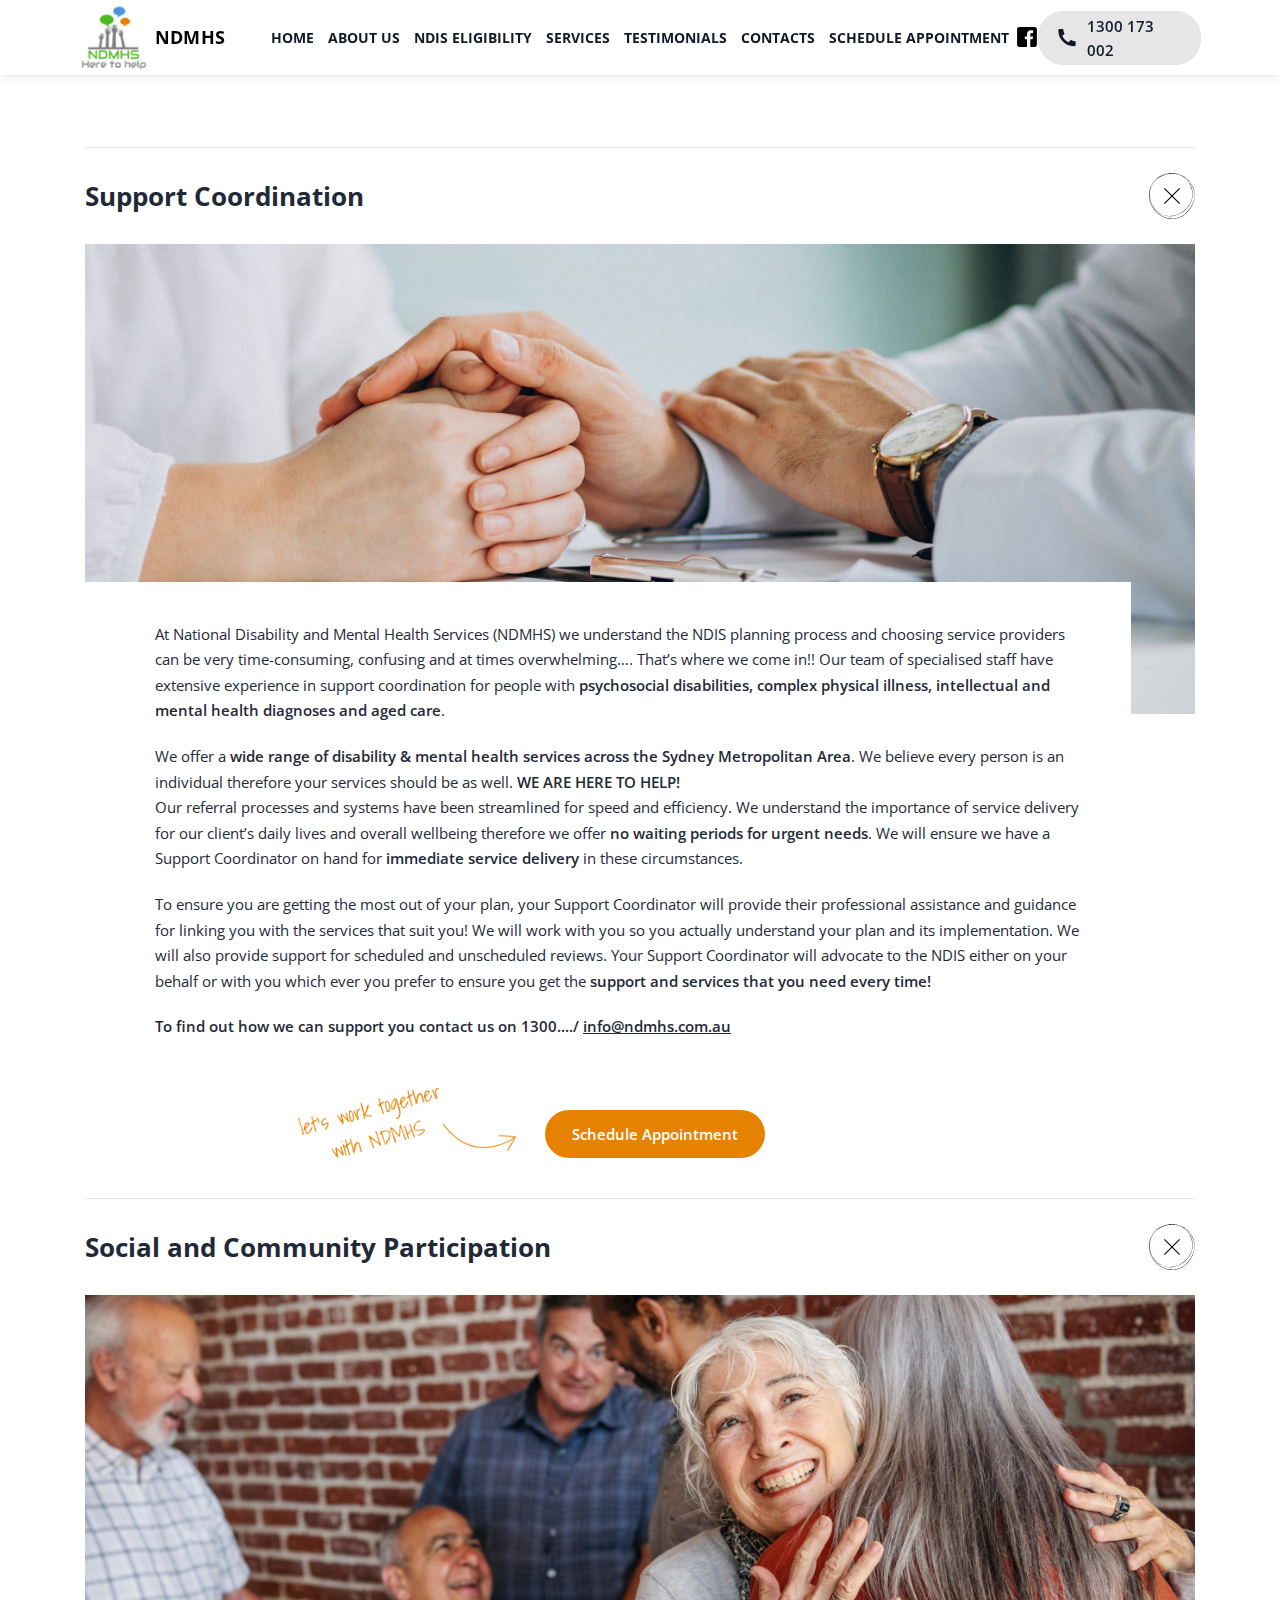
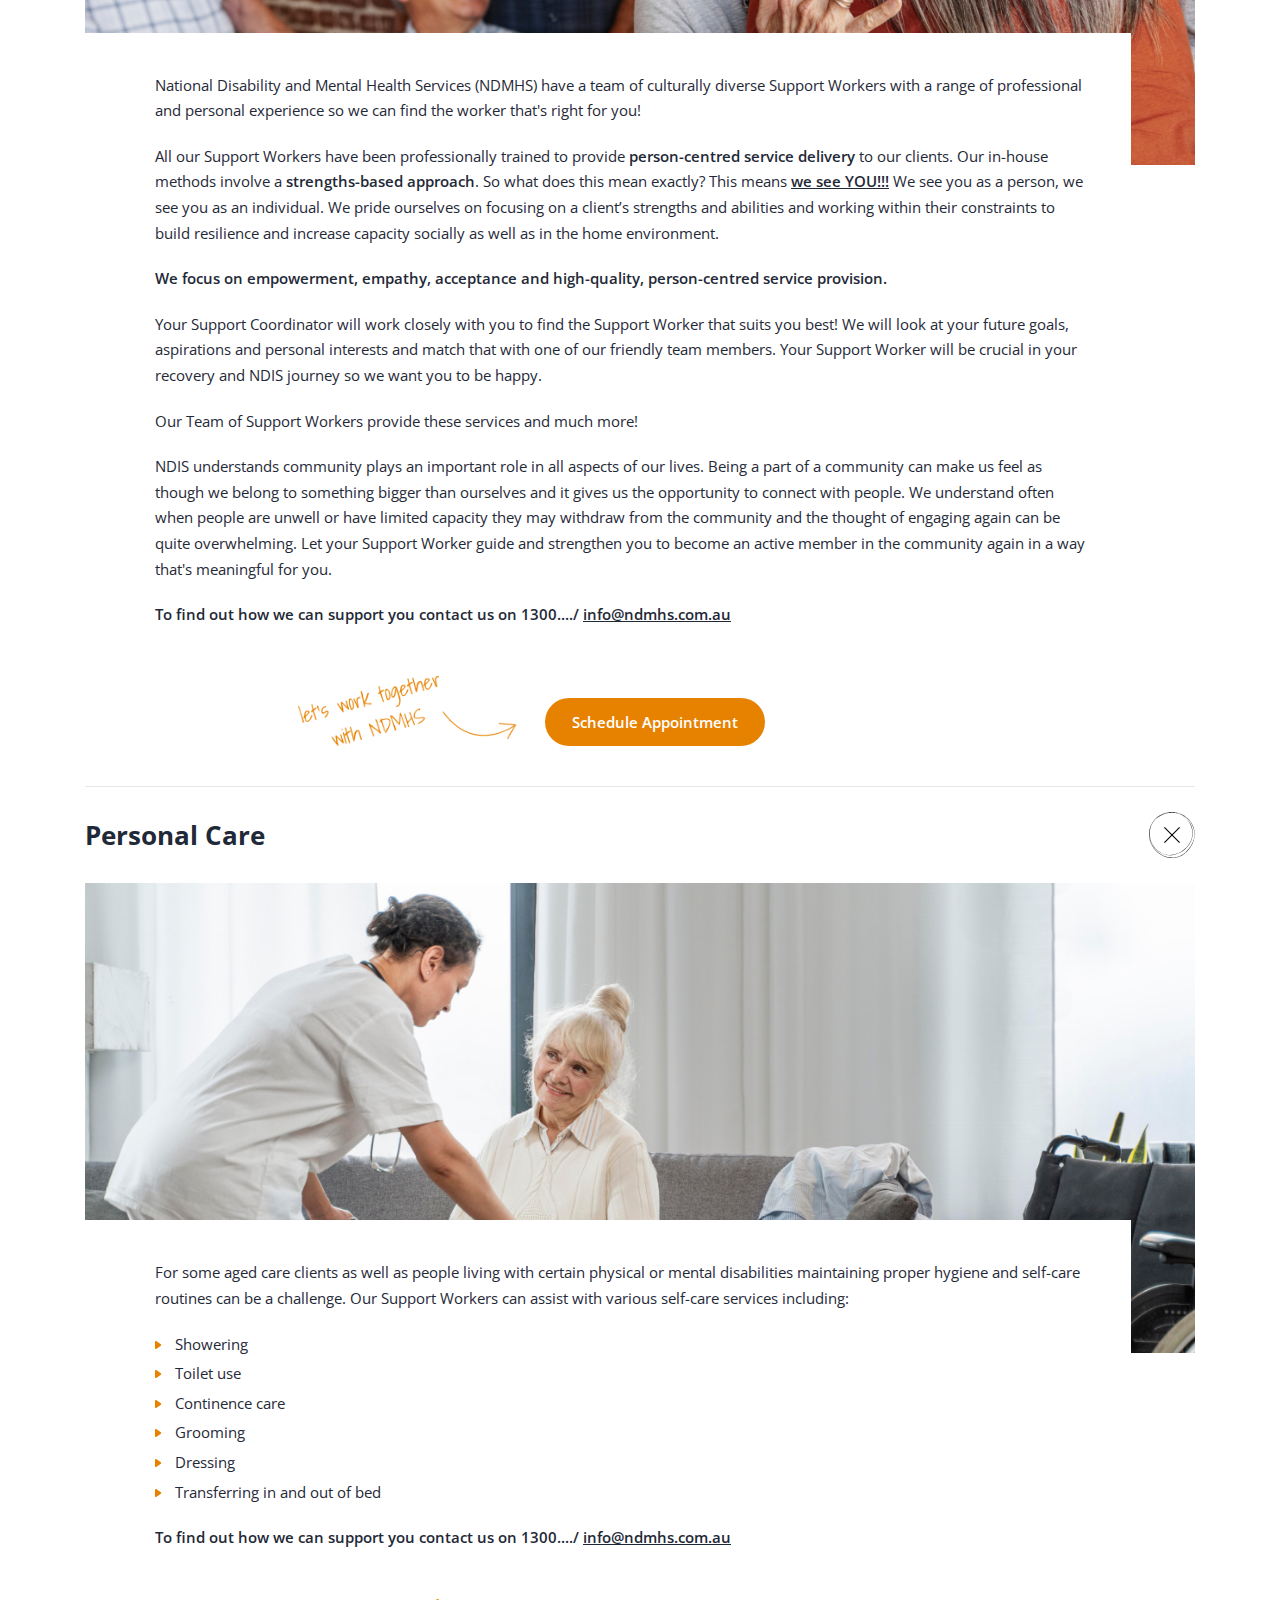
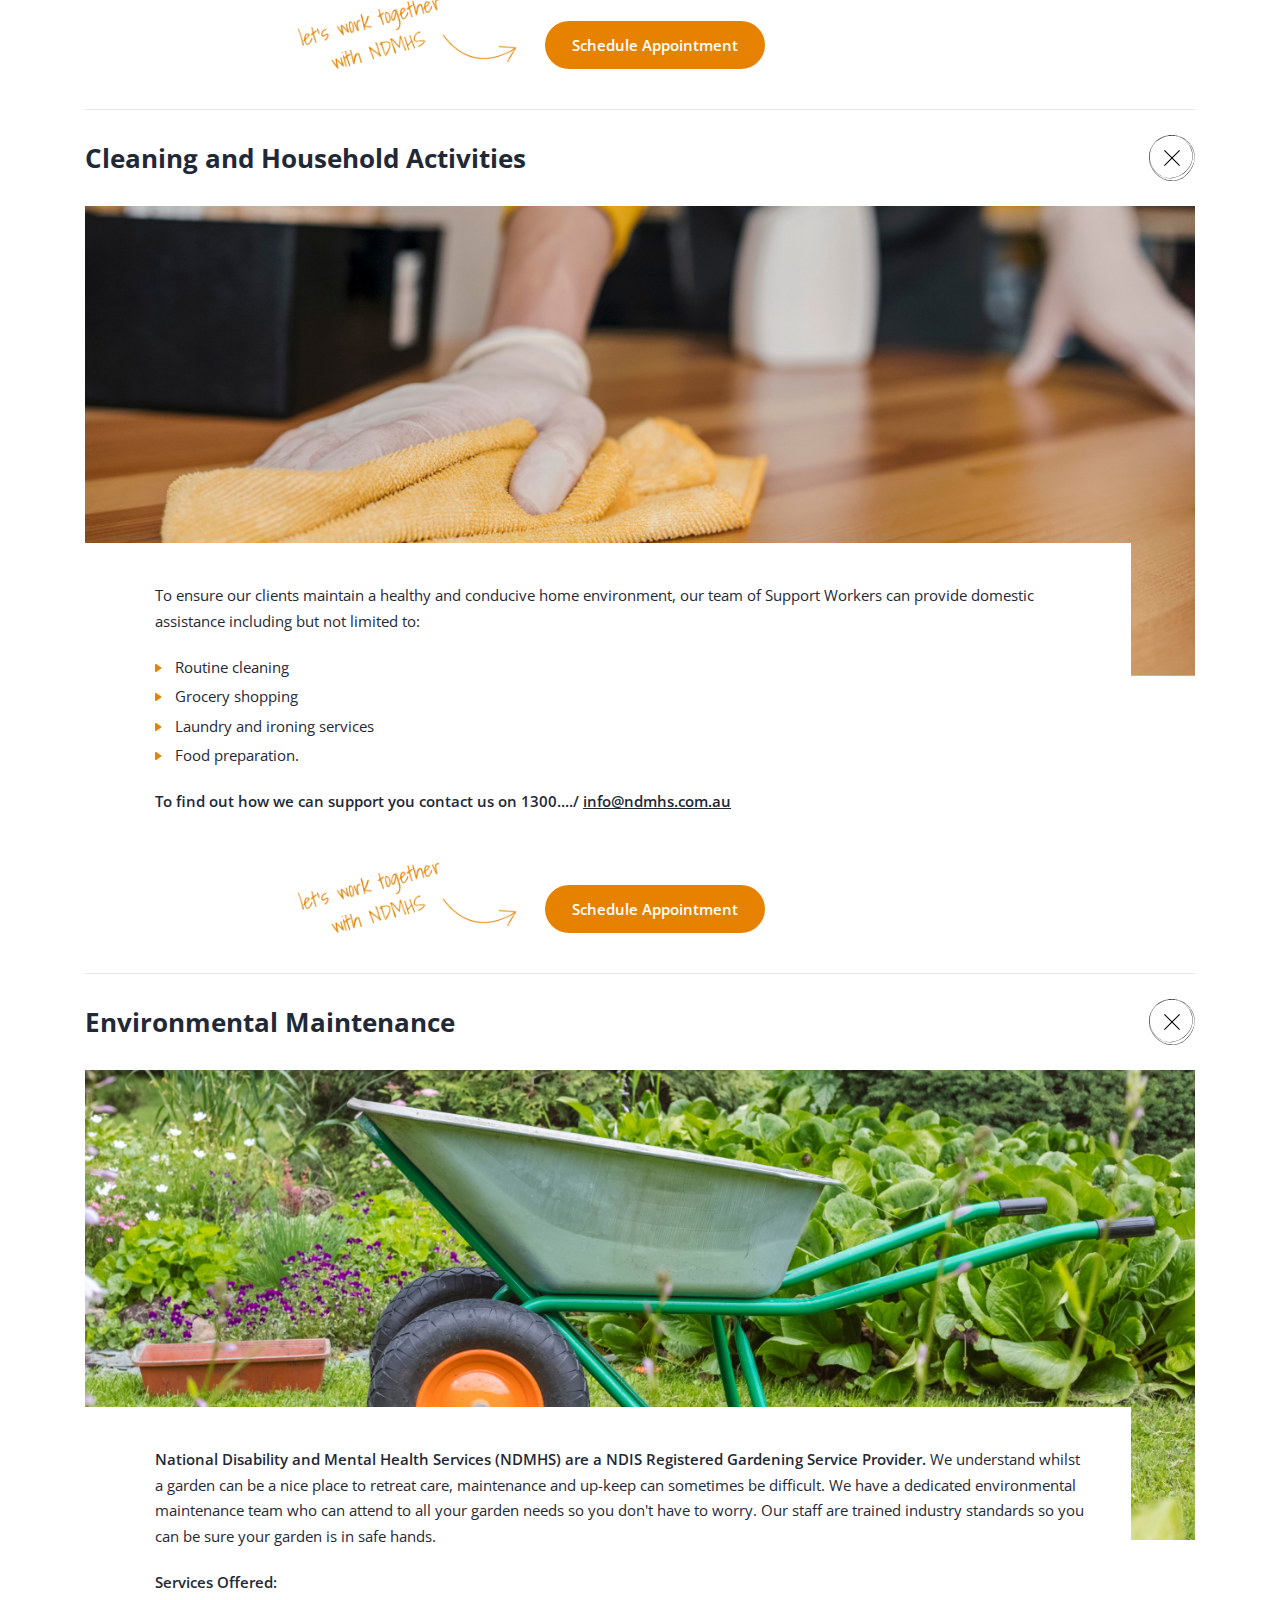
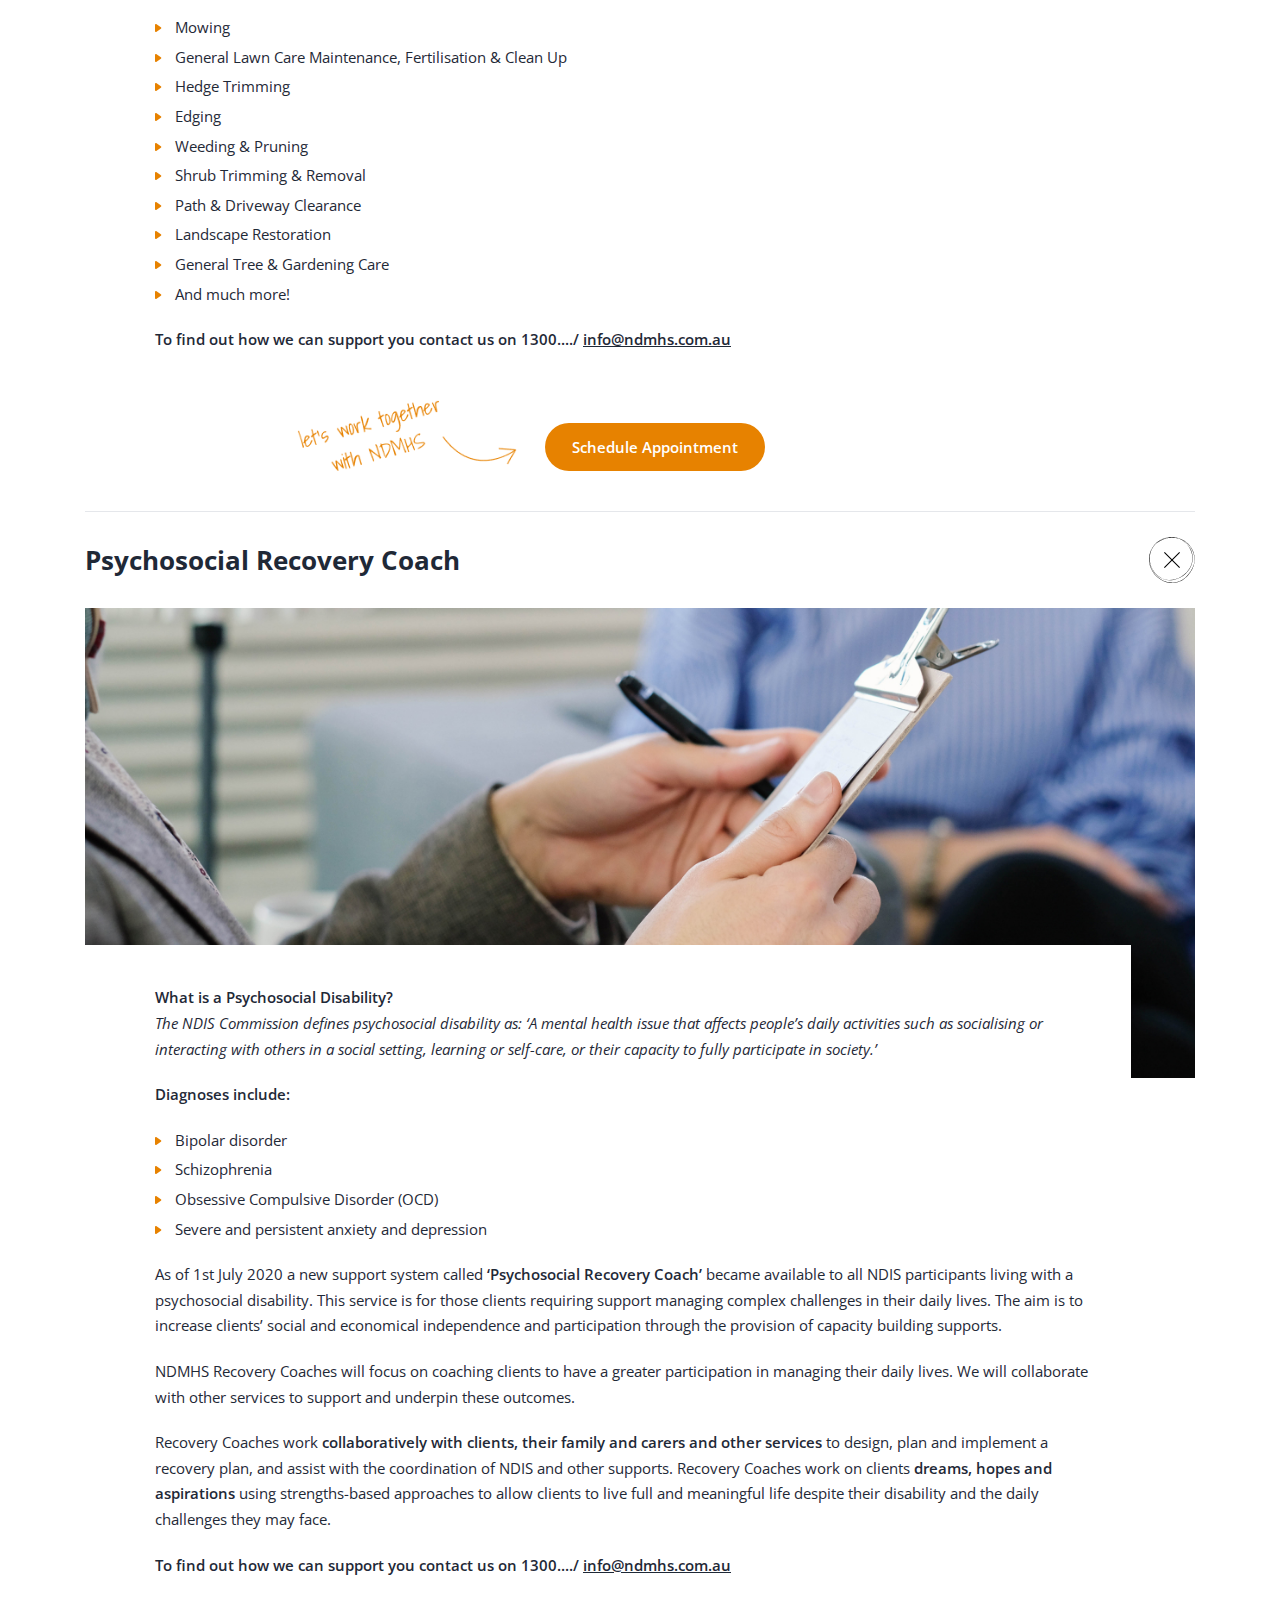
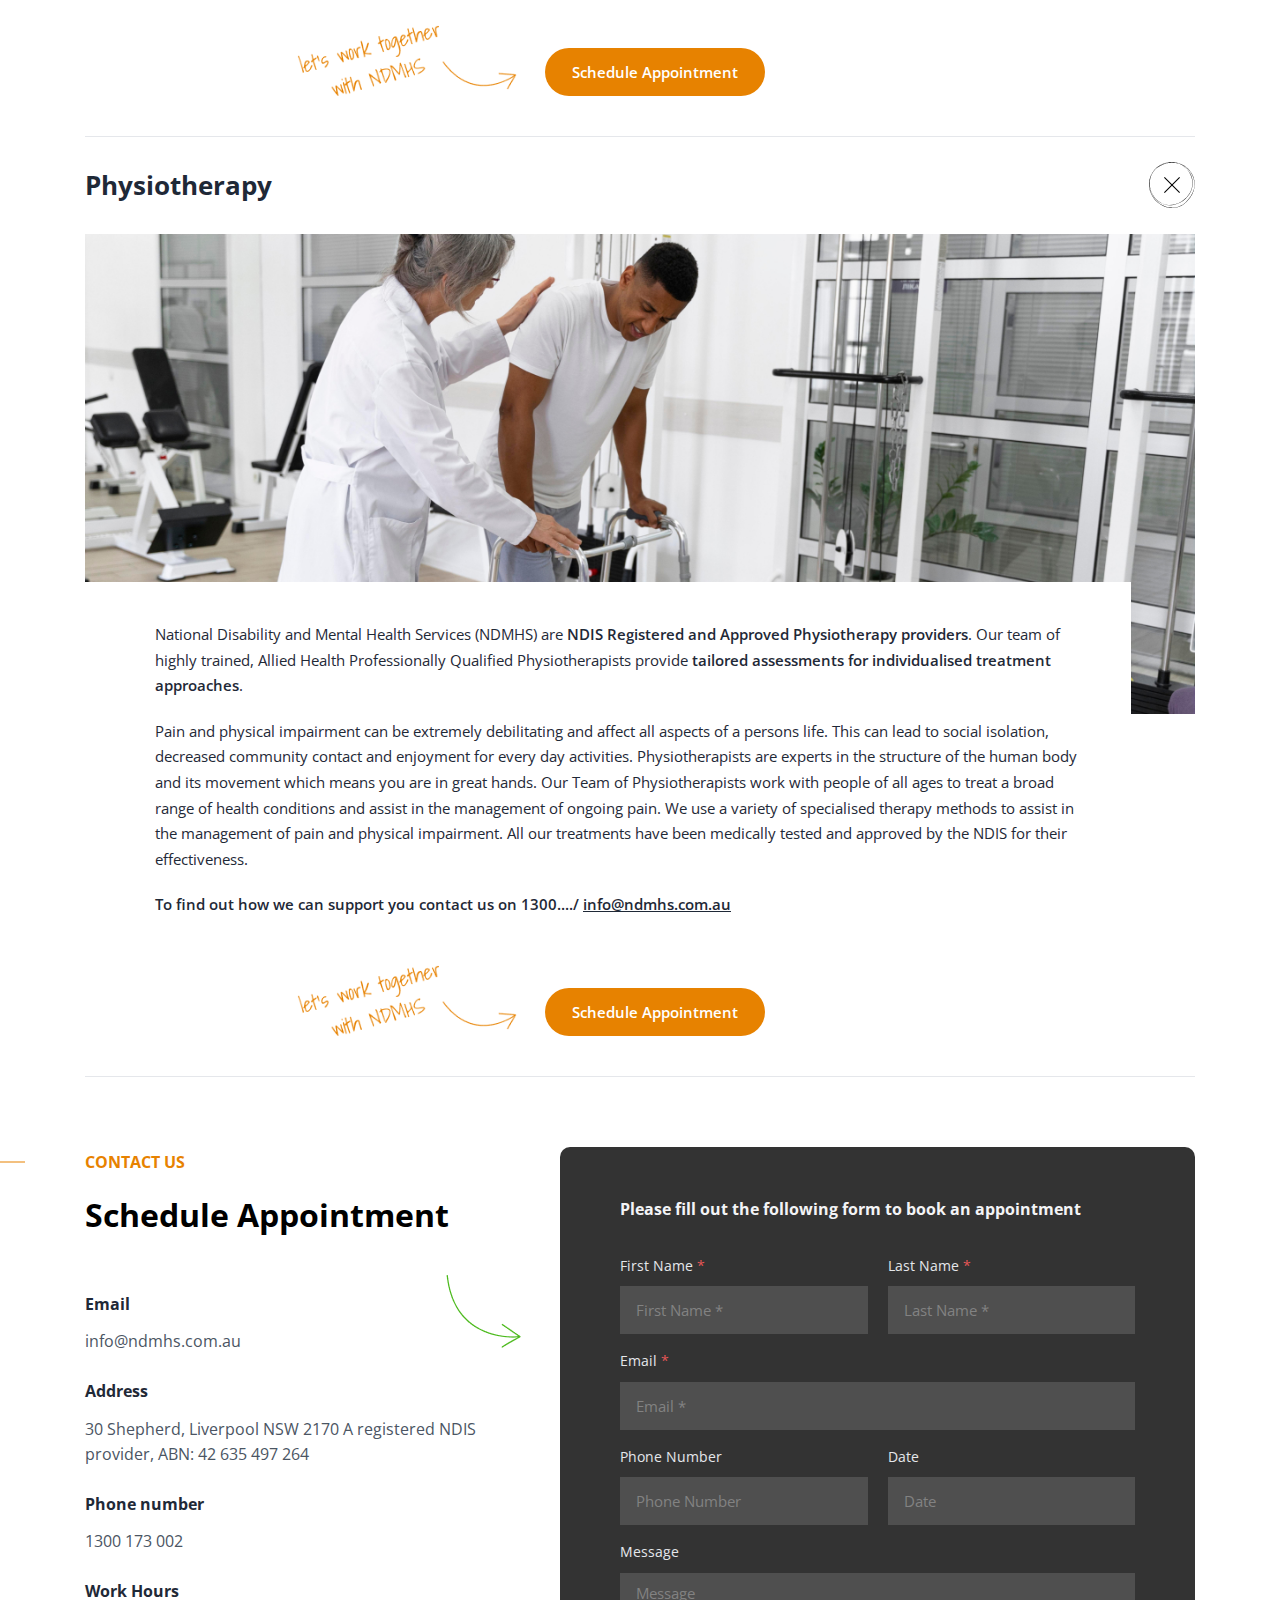
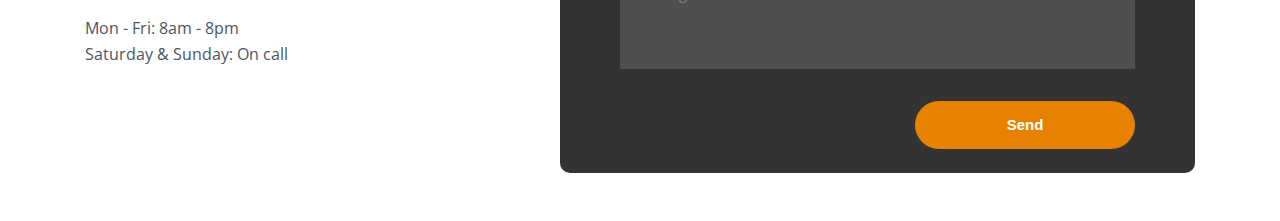
==== commit 5e0cab2e: "update" ====
--- a/services.html
+++ b/services.html
@@ -95,8 +95,8 @@
                                         every time!</b>
                                 </p>
                                 <p>
-                                    <b>Contact us today to get started – <a href="tel:0483044703">0483 044 703</a> or
-                                        <a href="mailto:info@ndmhs.com.au">info@ndmhs.com.au</a></b>
+                                    <b>To find out how we can support you contact us on 1300..../ <a
+                                            href="mailto:info@ndmhs.com.au">info@ndmhs.com.au</a></b>
                                 </p>
                             </div>
                             <div class="service__bottsesct">
@@ -155,11 +155,8 @@
                                     again in a way that's meaningful for you.
                                 </p>
                                 <p>
-                                    <b>
-                                        Contact NDMHS today and let us find the Support Worker that's right for you!!
-                                        <a href="tel:0483044703">0483 044 703</a> or <a
-                                            href="mailto:info@ndmhs.com.au">info@ndmhs.com.au</a>
-                                    </b>
+                                    <b>To find out how we can support you contact us on 1300..../ <a
+                                            href="mailto:info@ndmhs.com.au">info@ndmhs.com.au</a></b>
                                 </p>
                             </div>
                             <div class="service__bottsesct">
@@ -195,10 +192,8 @@
                                     <li>Transferring in and out of bed</li>
                                 </ul>
                                 <p>
-                                    <b>
-                                        Contact NDMHS today to find out more <a href="tel:0483044703">0483 044 703</a>
-                                        or <a href="mailto:info@ndmhs.com.au">info@ndmhs.com.au</a>.
-                                    </b>
+                                    <b>To find out how we can support you contact us on 1300..../ <a
+                                            href="mailto:info@ndmhs.com.au">info@ndmhs.com.au</a></b>
                                 </p>
                             </div>
                             <div class="service__bottsesct">
@@ -231,10 +226,8 @@
                                     <li>Food preparation.</li>
                                 </ul>
                                 <p>
-                                    <b>
-                                        Contact NDMHS today to find out more <a href="tel:0483044703">0483 044 703</a>
-                                        or <a href="mailto:info@ndmhs.com.au">info@ndmhs.com.au</a>.
-                                    </b>
+                                    <b>To find out how we can support you contact us on 1300..../ <a
+                                            href="mailto:info@ndmhs.com.au">info@ndmhs.com.au</a></b>
                                 </p>
                             </div>
                             <div class="service__bottsesct">
@@ -279,10 +272,8 @@
                                     <li>And much more!</li>
                                 </ul>
                                 <p>
-                                    <b>
-                                        Contact NDMHS today to find out more <a href="tel:0483044703">0483 044 703</a>
-                                        or <a href="mailto:info@ndmhs.com.au">info@ndmhs.com.au</a>.
-                                    </b>
+                                    <b>To find out how we can support you contact us on 1300..../ <a
+                                            href="mailto:info@ndmhs.com.au">info@ndmhs.com.au</a></b>
                                 </p>
                             </div>
                             <div class="service__bottsesct">
@@ -347,11 +338,8 @@
                                 </p>
 
                                 <p>
-                                    <b>
-                                        Contact NDMHS today to find out more information and see if you qualify <a
-                                            href="tel:0483044703">0483 044 703</a> or <a
-                                            href="mailto:info@ndmhs.com.au">info@ndmhs.com.au</a>.
-                                    </b>
+                                    <b>To find out how we can support you contact us on 1300..../ <a
+                                            href="mailto:info@ndmhs.com.au">info@ndmhs.com.au</a></b>
                                 </p>
                             </div>
                             <div class="service__bottsesct">
@@ -391,10 +379,8 @@
                                     for their effectiveness.
                                 </p>
                                 <p>
-                                    <b>
-                                        Please note this service is available for Plan-Managed and Self-Managed clients
-                                        only.
-                                    </b>
+                                    <b>To find out how we can support you contact us on 1300..../ <a
+                                            href="mailto:info@ndmhs.com.au">info@ndmhs.com.au</a></b>
                                 </p>
 
                             </div>
